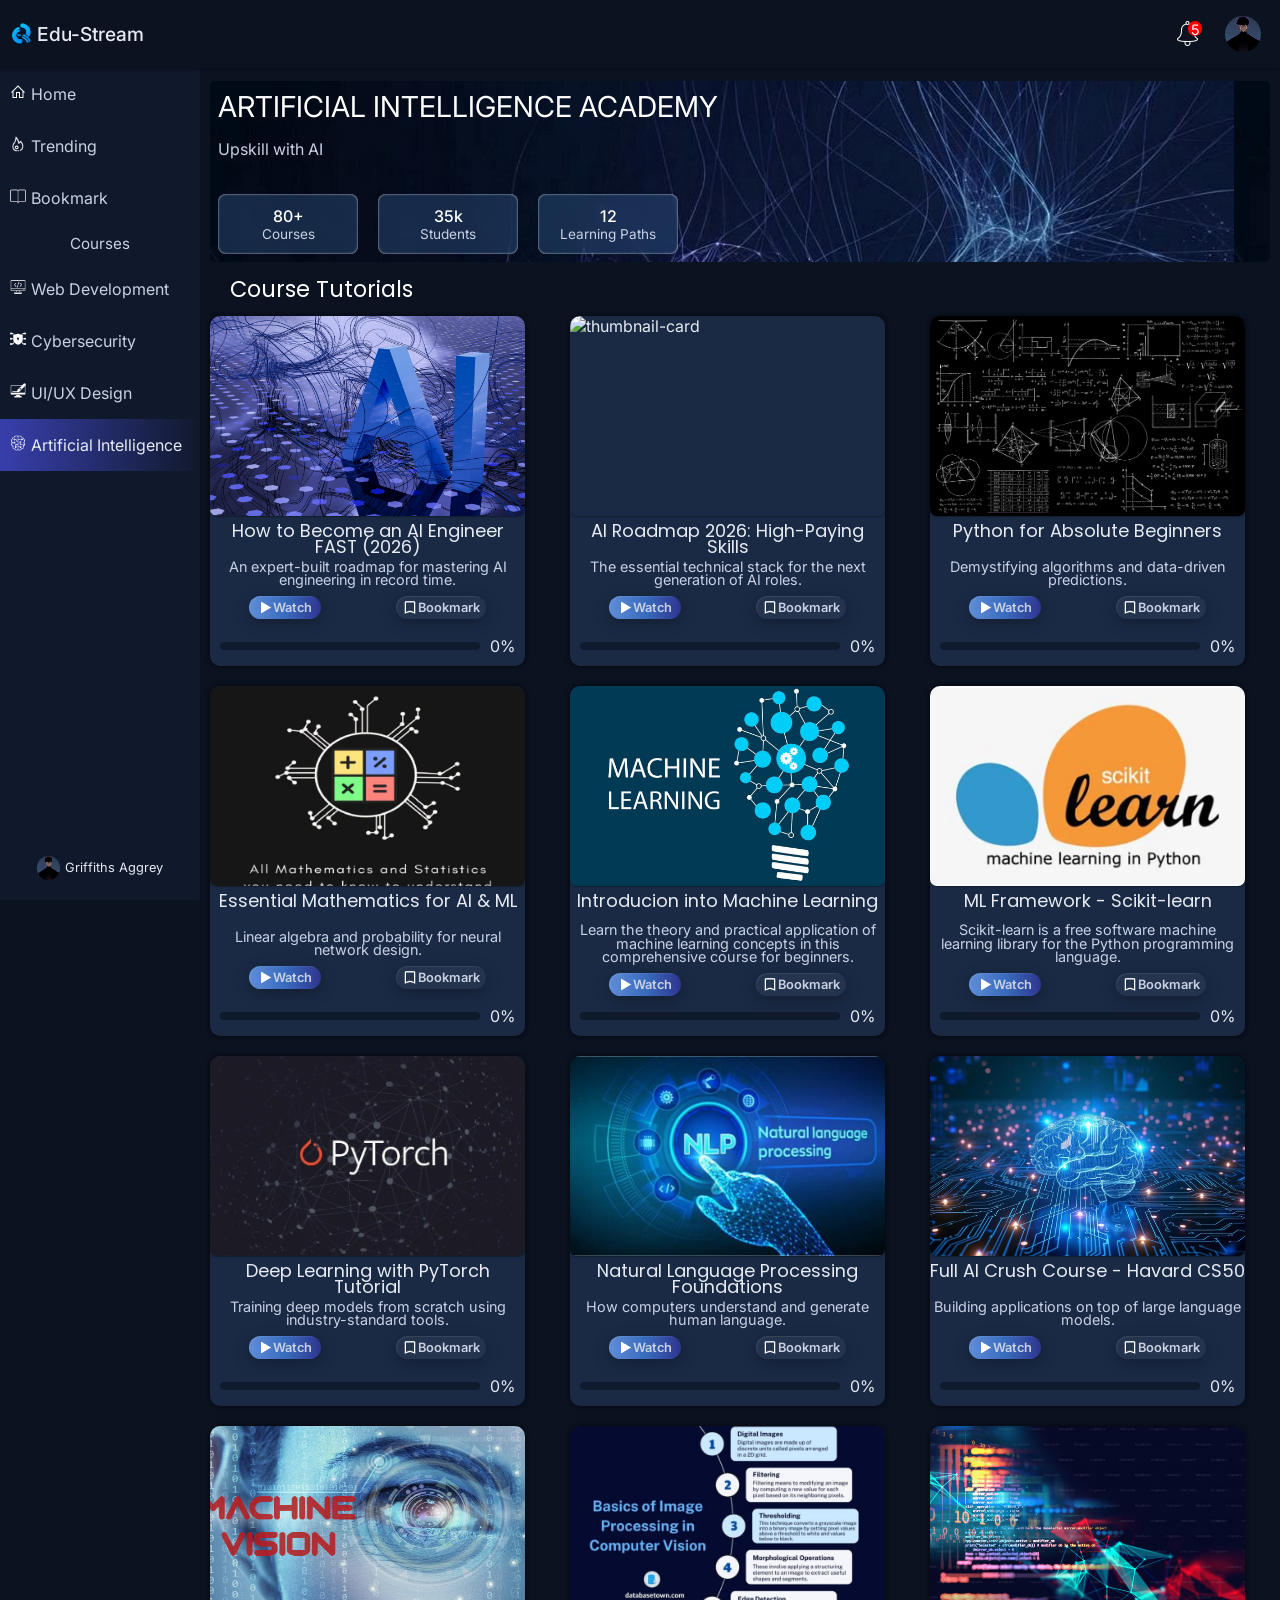
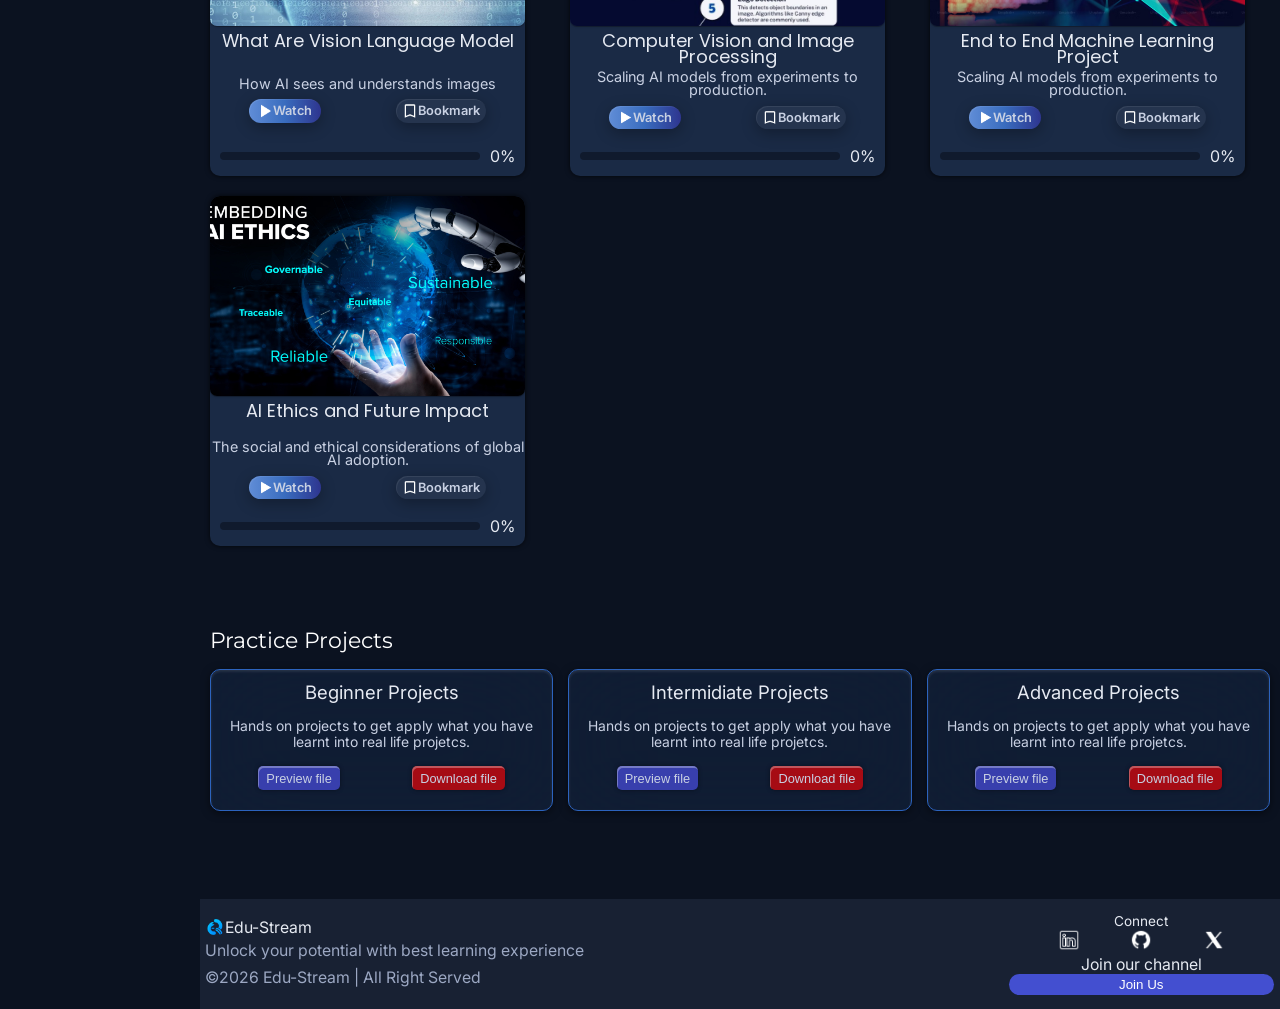
==== AI-page.html @ afcfc66b "have created a project part on each section," ====
<!DOCTYPE html>
<html lang="en">
<head>
  <meta charset="UTF-8" />
    <meta name="viewport" content="width=device-width, initial-scale=1.0" />
    
    <link rel="icon" href="image/edu-stream-logo.png" />
    <link rel="stylesheet" href="style/Edu-Stream.css" />

    <link href="https://vjs.zencdn.net/8.10.0/video-js.css" rel="stylesheet" />
    <script src="https://vjs.zencdn.net/8.10.0/video.min.js"></script>
    <script src="library/videojs-youtube.js"></script>
    <title>Artificial Intelligence | Edu-Stream</title>
</head>
<body>
<!--header bar-->  
  <header>
      <div class="website-name">
        <img
          class="header-icon"
          src="image/edu-stream-logo.png"
          alt="website-logo"
        />
        <p>Edu-Stream</p>
      </div>

      <div class="right-corner">
        <div class="profile">
          <div class="bell">
            <img
              class="header-icon"
              src="SVG/notification-bell-icon.png"
              alt="notification-bell-icon"
            />
            <div class="notify">5</div>
          </div>

          <img
            class="profile-icon"
            src="image/profile-image.jpg"
            alt="profile image"
          />
        </div>

        <div class="burger">
          <div class="line1"></div>
          <div class="line2 shortWidth"></div>
          <div class="line3"></div>
        </div>
      </div>
    </header>

    <!--Side bar-->
    <div class="sidebar">
      <a href="index.html">
        <div class="sidebar-nav">
          <div class="sidebar-Icon">
            <img src="SVG/home-icon.png" alt="home-icon" />
          </div>
          <div class="sidebar-name">Home</div>
        </div>
      </a>

      <a href="Trending-page.html">
        <div class="sidebar-nav">
          <div class="sidebar-Icon">
            <img src="SVG/trending-icon.png" alt="trending-icon" />
          </div>
          <div class="sidebar-name">Trending</div>
        </div>
      </a>

      <a href="Bookmark-page.html">
        <div class="sidebar-nav">
          <div class="sidebar-Icon">
            <img src="SVG/bookmark-icon.png" alt="bookmark-icon" />
          </div>
          <div class="sidebar-name">Bookmark</div>
        </div>
      </a>

      <div class="sidebar-title">Courses</div>

      <a href="Webdev-page.html">
        <div class="sidebar-nav">
          <div class="sidebar-Icon">
            <img
              src="SVG/web-development-icon.png"
              alt="web-development-icon"
            />
          </div>
          <div class="sidebar-name">Web Development</div>
        </div>
      </a>

      <a href="Cybersecurity-page.html">
        <div class="sidebar-nav">
          <div class="sidebar-Icon">
            <img src="SVG/cyber-security-icon.png" alt="cyber-security-icon" />
          </div>
          <div class="sidebar-name">Cybersecurity</div>
        </div>
      </a>

      <a href="Ui-ux-page.html">
        <div class="sidebar-nav">
          <div class="sidebar-Icon">
            <img src="SVG/ui-ux-design-icon.png" alt="ui-ux-design-icon" />
          </div>
          <div class="sidebar-name">UI/UX Design</div>
        </div>
      </a>

      <a href="AI-page.html">
        <div class="sidebar-nav active">
          <div class="sidebar-Icon">
            <img src="SVG/AI-icon.png" alt="AI-icon" />
          </div>
          <div class="sidebar-name">Artificial Intelligence</div>
        </div>
      </a>

      <div class="sidebar-profile">
        <img src="image/profile-image.jpg" alt="profile-image" />
        Griffiths Aggrey
      </div>
    </div>

    <main>

      <div class="section-hero">
        <div class="section-hero-title">ARTIFICIAL INTELLIGENCE ACADEMY</div>
        <div class="section-hero-subtitle">Upskill with AI</div>

        <div class="section-hero-grid">
          <div class="section-hero-grid-card">
            <p class="g1">80+</p>
            <p class="g2">Courses</p>
          </div>
          <div class="section-hero-grid-card">
            <p class="g1">35k</p>
            <p class="g2">Students</p>
          </div>
          <div class="section-hero-grid-card">
            <p class="g1">12</p>
            <p class="g2">Learning Paths</p>
          </div>
          
        </div>
      </div>

      <div class="cardSection">
        <div class="sectionTitle">Course Tutorials</div>
        <div class="secWrapper ai-course-sec">
          
        </div>
      </div>

      <div id="videoModal" class="modal-overlay">
        <div class="modal-content">
            <div class="close-modal" onclick="closeModal()">
                <img src="SVG/close-icon.png" alt="close-icon" /> </div>

            <div class="video-container">
                <video 
                    id="edu-stream-player" 
                    class="video-js vjs-big-play-centered vjs-theme-city" 
                    controls 
                    preload="auto"
                >
                    <p class="vjs-no-js">
                        To view this video please enable JavaScript, and consider upgrading to a web browser that supports HTML5 video.
                    </p>
                </video>
            </div>
        </div>
    </div>


    <div class="secProjects">
       <div class="secProjectsTitle">Practice Projects</div>
      <div class="secProjectswrapper">

         <div class="projectsCard">
          <div class="projectsTitle">Beginner Projects</div>
          <div class="projectsDescription">Hands on projects to get apply what you have learnt into real life projetcs.</div>
          <div class="projectButtons">
            <a href=""><button class="preview">Preview file</button></a>
            <a  href=""><button class="download">Download file</button></a>
          </div>
       </div>
         <div class="projectsCard">
          <div class="projectsTitle">Intermidiate Projects</div>
          <div class="projectsDescription">Hands on projects to get apply what you have learnt into real life projetcs.</div>
          <div class="projectButtons">
            <a href=""><button class="preview">Preview file</button></a>
            <a  href=""><button class="download">Download file</button></a>
          </div>
       </div>
         <div class="projectsCard">
          <div class="projectsTitle">Advanced Projects</div>
          <div class="projectsDescription">Hands on projects to get apply what you have learnt into real life projetcs.</div>
          <div class="projectButtons">
            <a href=""><button class="preview">Preview file</button></a>
            <a  href=""><button class="download">Download file</button></a>
          </div>
       </div>

      </div>
    </div>

    </main>

     <footer>

      <div class="left">
        <div class="footer-logo">
          <img src="image/edu-stream-logo.png" alt="edu-stream-logo">
          <div class="edu">Edu-Stream</div>
        </div>
        <div class="logo-text1">Unlock your potential with best learning experience</div>
        <div class="logo-text2">&copy;2026 Edu-Stream | All Right Served</div>
      </div>

      <div class="right">
        <div class="rightTitle">Connect</div>
        <div class="footerIcons">
          <a href=""><img src="SVG/linkedin-icon.png" alt="linkedin-icon"></a>
          <a href=""><img src="SVG/github-icon.png" alt="github-icon"></a>
          <a href=""><img src="SVG/x-icon.png" alt="x-icon"></a>
        </div>
        <div class="joinUs">
          <div class="joinTitle">Join our channel</div>
          <div class="joininputs">
            <a href="https://whatsapp.com/channel/0029Vb7LsOj8kyyFgAiAuR1O"><button>Join Us</button></a>
          </div>
        </div>
      </div>
    </footer>
  <script type="module" src="script/Edu-Stream.js"></script>
  <script src="script/render.js"></script>
</body>
</html>
---- style/Edu-Stream.css ----
@import url('https://fonts.googleapis.com/css2?family=Inter:ital,opsz,wght@0,14..32,100..900;1,14..32,100..900&family=JetBrains+Mono:ital,wght@0,100..800;1,100..800&family=Montserrat:ital,wght@0,100..900;1,100..900&family=Poppins:ital,wght@0,100;0,200;0,300;0,400;0,500;0,600;0,700;0,800;0,900;1,100;1,200;1,300;1,400;1,500;1,600;1,700;1,800;1,900&display=swap');


*{
  margin: 0;
  padding: 0;
  box-sizing: border-box;
}

:root{
  --main-bg:#0b1220;
  --sidebar-bg:#10192b;
  --elevatedPanel-bg:#1a2a45;
  --primary-main:#5b6cff;
  --primary-hover:#434fd0;
  --dark-accent:#383fad;
  --deep-accent:#2e358f;
  --progress-bar-bg:#3c82f6;
  --progress-bar:#3474db;
  --active-highlight:#2c63bd;
  --main-text-headings:#fff;
  --primary-body-text:#e6eaf2;
  --secondary-body-text:#c9d1e3;
  --muted-text:#9ca8c3;
  --inner-card-shadow:#1f2a48;
  --her0-gradient:#222e52;
  --shadow-cl:#00000044;
  --footer-cl:rgba(30,41,59,0.7)/* #284d881f */;
  --transition: .2s ease-in-out;
  --titles-font-size:clamp(1.2rem, 2vw + 1rem, 4.5rem);
  --section-title-font-size:clamp(0.99rem , 0.89vw + 0.89rem, 1.4rem);
  --description-font-size:clamp();
  --popins-font:"Poppins", sans-serif;
  --inter-font:"Inter", sans-serif;
  --jetbrains-font:"JetBrains Mono", monospace;
  --montserrat-font:"Montserrat", sans-serif;
}

body{
      background-color: var(--main-bg);
      color: var(--primary-body-text);
      display: flex;
     flex-direction: column;
     min-height: 100vh;
     font-family: var(--inter-font) , sans-serif;
}

.html{
  background-color: var(--main-bg);
}

/*header section*/

.header-icon{
  width: 25px;
}

.profile{
   display: flex;
  align-items: center;
  gap: 25px;
  margin-right: 10px;
}
.bell{ 
  position: relative; 
  display: flex;
  align-items: center;
  cursor: pointer;
}
.notify{
  position: absolute;
  top: 0;
  right: -2px;
  font-size: 0.9rem;
  width: 14.5px;
  height: 14.5px;
  color:#fff;
  padding:0 3px;
  border-radius: 50%;
  background-color: #f00;
  transition: var(--transition);
}

.notify:hover{
  color: red;
  background-color: var(--main-text-headings);
}

.profile-icon{
  width: 36px;
  border-radius: 50%;
  cursor: pointer;
}

.burger div{
  width: 21.5px;
  height: 2.5px;
  background-color: var(--primary-hover);
  margin: 4.5px;
}

.burger .shortWidth{
  width: 17.5px;
  justify-self: right;
}

header{
  height: 7.5vh;
 padding:0 9px; 
box-shadow: 0 1.5px 2px var(--shadow-cl);
 display: flex;
 justify-content: space-between;
 align-items: center;
 position: sticky;
 top: 0;
 right: 0;
 left: 0;
  background-color: var(--main-bg);
  z-index: 1000;
}

.right-corner{
  width: fit-content;
  display: flex;
  align-items: center;
}

.website-name{
  display: flex;
  gap:2.8px;
  align-items: center;
}

.website-name p{
  font-size: 1.2rem;
  font-weight: 500;
}
.burger{
  cursor: pointer;
  display: none;
}

.burger div{
  transition: transform .15s ease;
}

.animateBurger .line1{
  transform: rotate(45deg) translate(7px,7px);
}
.animateBurger .line2{
  opacity: 0;
}
.animateBurger .line3{
  transform: rotate(-45deg) translate(2.5px,-4px);
}

/*side bar*/

.sidebar{
  position: fixed;
  top: 7.55vh;
  height: 92.4vh;
  width: 200px;
  background-color: var(--sidebar-bg);
  border-bottom-right-radius: 3.5px;
  border-top-right-radius: 3.5px;
  display: flex;
  flex-direction: column;
  overflow: hidden;
  transition:all .2s ease-in-out;
  z-index: 999;
}

.sidebar-title{
  text-align: center;
  margin: 10px 0;
  font-size: 0.95rem;
  color: var(--secondary-body-text);
}

.sidebar-nav:hover{
   background:linear-gradient(to right,var(--sidebar-bg),var(--dark-accent));;
  width: 100%;
  padding-left: 35px;
}

.sidebar-nav{
  display: flex;
  align-items: center;
  column-gap: 5px;
  padding: 1rem 1px;
  padding-left: 10px;
  color: var(--secondary-body-text);
  transition: var(--transition); 
}

.active{
  background:linear-gradient(to left,var(--sidebar-bg),var(--dark-accent));;
  color: var(--primary-body-text);
}

.sidebar-Icon img{
  width: 15.5px;
}
.sidebar a{
  text-decoration: none;
}

.sidebar-profile{
  display: flex;
  align-items: center;
  justify-content: center;
  gap: 5px;
  position: absolute;
  bottom: 20px;
  width: 100%;
  font-size: 0.8rem;
  color: var(--primary-body-text);
}

.sidebar-profile img{
  width: 23.5px;
  border-radius: 50%;
}


/*main section*/
main{
  margin:1.5vh 10px 8px 210px ;
  flex: 1;
}

/*responsive sidebar*/

@media (max-width:650px){

  .profile-icon{
    display: none;
  }

  .burger{
    display: block;
  }

  .sidebar{
    transform: translate(-100%);
  }

  .sidebar-nav{
    opacity: 0;
    transform: translateX(-30px);
    transition: transform .4s ease , opacity .4s ease;
  }

  .sidebar-nav-trans {
    transition:all .2s ease ;
  }

 .revertSidebar .sidebar-nav{
  opacity: 1;
  transform: translateX(0);
 }

  .revertSidebar{
    transform: translate(0%);
    opacity: 1;
  }

  main{
    margin:1.5vh 5px 10px 5px;
  }
}


/*hero secion*/

.heroRightSide{
  flex: 1;
}

.heroRightSide img{
  width: 400px;
}


.leftSide-items{
  height: 189px;
  display: flex;
  flex-direction: column;
  justify-content: center;
}

.hero-title{
  text-transform: capitalize;
  font-size: var(--titles-font-size)/* clamp(1rem, 2vw + 0.4rem, 3rem) */;
  margin-bottom: 6px;
  color: var(--main-text-headings);
  font-family: var(--popins-font);
  font-weight: 500;
}

.hero-subtitle{
  font-size: clamp(0.5rem, 1vw + 0.6rem,1.3rem);
  margin: 4px 0 10px 0;
  font-family: var(--montserrat-font);
  color: var(--secondary-body-text);
}

.hero-buttons{
  margin-top: calc(0.6rem + 0.5vw);
  margin-left: 25px;
  
}

.hero-buttons img{
  width: 25px;
}

.hero-btn1{
  font-size: clamp(0.5rem, 1vw + 0.8rem , 2rem);
  font-weight: 500;
  padding: 0.2rem 0.4rem;
  cursor: pointer;
  transition: all .2s ease;
  color: var(--primary-body-text);
   width: clamp(2rem , 1vw + 7.5rem , 8rem);
   display: flex;
   align-items: center;
   gap: 4px;
   justify-content: center;
   border-radius: 50px;
  background: rgba(255, 255, 255, 0.046);
  box-shadow: 0 4px 15px rgba(0, 0, 0, 0.386), inset 1px 1px rgba(255, 255, 255, 0.112) ;
  background: linear-gradient(to right,#608dd7,#396cbe,#2e358f);
}


.hero-btn1:hover{
  background: linear-gradient(to right,#5782c6,#3564b0,#2a2f81);
  transform: scale(1.2);
}/* */

.heroSection{
  position: relative;
  height: 350px;
  padding-left: 5px;
  display: flex;
  align-items: center;
  justify-content: space-between;
  border: 1px solid #ffffff3b;
  border-radius: 5px;
  overflow: hidden;
  box-shadow: 0 0 2.3px var(--primary-main);
  animation: fadein 1s ;
   background: linear-gradient(180deg, var(--elevatedPanel-bg) 0%, #0f1629 90%);
}

@keyframes fadein{
  0%{
    opacity:0;
    transform: scale(0.8);
  }45%{
     opacity: 0.5;
  }
  100%{
    opacity: 1;
    transform:scale(1) ;
  }
}


@media (max-width:700px){
  .heroRightSide img{
    width: 250px;
  }
}

/*cards section*/

.sectionTitle{
  font-size: var(--section-title-font-size);
  font-family: var(--popins-font);
  color: var(--main-text-headings);
  margin-left: 20px;
  margin-bottom: 10px;
}

.cardSection{
 margin: 10px 0; 
}

.card{
  box-shadow: 0 0 5px #000000c1;
  background-color: var(--elevatedPanel-bg);
  overflow: hidden;
  flex: 0 0 300px ;
  border-radius: 10px;
  margin-right: 25px;
  scroll-snap-align: center;
  display: grid;
  grid-template-rows: 240px 70px 40px ;
  height: 350px;
  cursor: pointer;
  transition: all .1s ease;
 animation:pop-in-out , scaleUp 0.2s ease forwards;

}

@keyframes scaleUp{
  0%{
    transform: scale(0.8);
  }
  100%{
    transform: scale(1);
  }
} 


@keyframes pop-in-out{
  0%{
    /* transform: scale(0.8); */
    opacity: 0;
  }
  100%{
    /* transform: scale(1); */
    opacity: 1;
  }
}

.cardUpper{
  display: flex;
  flex-direction: column;
  width: 100%;
  gap: 4px;
}

.thumbnailContainer{
  overflow: hidden;
  border-radius:7px;
  height: 200px;
  box-shadow: 0 1px 1.2px #00000058;
  margin-bottom: 3px;
}

.thumbnailContainer img{
  width: 100%;
  height: 100%;
  object-fit: cover;
  transition: all 1s;
}

.card:hover .thumbnailContainer img{
  transform: scale(1.2);
}

.cardTitle{
  font-size: calc(0.58vw + 0.65rem);
  font-family: var(--popins-font);
  text-align: center;
  color: var(--primary-body-text);
  line-height: 15.8px;
}

@media(max-width:650px){
  .cardTitle{
    font-size: 1.1rem;
  }

  .cardDescription{
    font-size:0.79rem ;
    text-align: left;
  }
  .card{
    margin-right: 10px;
  margin-left: 10px;
  flex: 0 0 82%;
  }

  .cardsWrapper{
     scroll-snap-type: x mandatory;
  }
}

.cardMiddle{
  margin: 2px 1.5px;
  display: flex;
  flex-direction: column;
  gap:4px;
  margin-bottom: 5px;
  justify-content: center;
}

.cardDescription{
  color: var(--secondary-body-text);
  text-align: center;
  line-height: 13.5px;
  margin-bottom: 5px;
  font-size: clamp(0.6rem , 0.5vw + 0.5rem , 1rem);
  
}

.cardButtons{
  display: flex;
  color: var(--secondary-body-text);
  justify-content: space-around;
}

.cardBtn1 img , .cardBtn2 img{
  width: 15.5px;
}

.cardBtn1 , .cardBtn2{
  display: flex;
  font-size: 0.8rem;
  font-weight: 600;
  border-radius: 10px;
  padding: 4px 9px;
  align-items: center;
  border-radius: 50px;
  background: rgba(255, 255, 255, 0.046);
  box-shadow: 0 4px 15px rgba(0, 0, 0, 0.3), inset 1px 1px rgba(255, 255, 255, 0.073) ;
  cursor: pointer;
  transition: all .2s ease;
}

@media(max-width:650px){
  .cardBtn1,.cardBtn2{
    padding: 6px 11px;
  }
}

.cardBtn1{
  background: linear-gradient(to right,#608dd7,#396cbe,#2e358f);
}

.cardBtn1:hover{
  transform: scale(1.15);
  box-shadow: 0;
}

.cardBtn2{
  width: 90px;
  display: flex;
  justify-content: center;
}

.cardBtn2:hover{
  background-color: rgba(255, 255, 255, 0.208);
}


.cardBottom{
  display: flex;
  justify-content: space-between;
  align-items: center;
  width: 100%;
  padding: 2px 10px;
  gap: 10px;
}

.progressBar{
  width: 100%;
  height: 8px;
  background-color: #0b1220a3;
  border-radius: 10px;
  overflow: hidden;
}

.progress{
  width: 50%;
  border-radius: 10px;
  height: inherit;
  background: linear-gradient(to right,#608dd7,#396cbe,#2e358f);
}

.cardsWrapper{
  margin: 5px 0;
  display: flex;
  overflow: auto;
  scrollbar-width: none;
  margin-top: 5px;
  height: 375px;
}

.cardsWrapper::-webkit-scrollbar{
  display: none;
}

/********
    FOOTER SECTION
*********/
footer{
  margin-left:200.3px ;
  background-color:/* #0f111a */ var(--footer-cl);
  display: grid;
  grid-template-columns: 3fr 1fr;
  padding: 14px 5px;
  font-size: clamp(0.5rem , 0.55vw + 0.55rem , 1.2rem);
}

.left{
  display: grid;
  grid-template-columns: auto repeat(auto-fit, minmax(200px, 1fr));
}
.footer-logo{
  display: flex;
  align-items: center;
}
.footer-logo img{
  width: 20px;
}

.logo-text1,.logo-text2{
  color: var(--muted-text);
  font-size: var(--description-font-size);
}

.rightTitle{
  text-align: center;
  font-size: 0.85rem;
}

.footerIcons{
  display: flex;
  justify-content: space-evenly;
}

.footerIcons img{
 width: clamp(1.4rem , 0.8vw + 0.75rem , 3.5rem);
}

.joinUs{
  padding: 0 1px;
  text-align: center;
}
.joininputs button{
  width: 100%;
  padding: 3px 1px ;
  border-radius: 20px;
  background-color:var(--primary-hover);
  color: #fff;
  border: none;
  cursor: pointer;
}

@media (max-width:650px){
  footer{
    margin-left: 0;
  }
  
}

/***********
  TRENDING PAGE
********/

.trendingHero-title{
  text-transform: uppercase;
  margin-left: 10px;
  font-family: var(--popins-font);
  font-size: clamp(1.1rem , 1.2rem + 0.8vw, 1.7rem);
  margin-bottom: 10px;
}

.trending-hero1,.trending-hero2,.trending-hero3{
  background-image: url("../assets/thumbnails/color-bg3.jpeg");
  background-repeat: no-repeat;
  background-size: cover;
  background-position: right;
  border-radius: 15px;
  position: relative;
  padding: 5px;
  text-align: center;
  
}

.trending-hero3{
   background-position: top;
}

.trending-hero1{
   background-position: bottom;
}

.watched-top{
  display: flex;
  justify-content: center;
  align-items: center;
  color: var(--main-text-headings);
  font-family: var(--popins-font);
 font-size: calc(0.8rem + 0.8vw);
}

.watched-top span{
  width: 30px;
}

.watched-middle{
  font-family: Inter;
  font-size: clamp(1rem , 0.43rem + 1vw, 1.35rem);
}

.watched-bottom{
  font-family: Jetbrains Mono;
}

.watched-bottom span{
  color: #edededbd;
  font-size: calc(0.1 + 0.25vw);

}

.most-trending-title{
  margin-left: 10px;
  font-size: calc(0.8rem + 0.5vw);
  text-transform: uppercase;
  margin-top: 10px;
}
.most-trending-title span{
  color: #a6a6a6;
}

.trending-hero-wrapper{
  display: grid;
  grid-template-columns: repeat(auto-fit , minmax(270px , 1fr));
  gap: 20px;
  margin-bottom: 25px;
}

.most-trending{
  margin: 10px 0;
}

.most-trending-wrap{
  /* display: flex;
  flex-wrap: wrap;
  gap: 10px; */
display: grid;
grid-template-columns: 6fr 4fr;
gap: 10px;
}

@media(max-width:988px) and (min-width:870px){
  .most-trending-wrap{
   grid-template-columns: 4fr 2fr; 
  }
    
}

.week-activity{
  width: 400px;
  background-color: var(--elevatedPanel-bg);
  border-radius: 10px;
  padding: 10px;
}

.most-trending-course{
  background-color: var(--elevatedPanel-bg);
  border-radius: 10px;
  /* box-shadow: inset 0 0 2px  ; */
  overflow: hidden;
  background: url('../assets/thumbnails/color-bg3.jpeg');
}

.most-trending-top{
  height: 150px;
  display: flex;
  gap: 30px;
  padding: 1rem;
  border-bottom-left-radius:10px;
  border-bottom-right-radius:10px;
  background: url('../assets/thumbnails/et.jpg');
  
}

.number1{
  font-size: 3rem;
  font-weight: 600;
  background: linear-gradient(to bottom, #f1d49c 20%, #fdf0f5 80%);
  filter :drop-shadow(0 0 5px rgba(255,165,0,0.3));
  background-clip:text;
  -webkit-background-clip: text;
  -webkit-text-fill-color: transparent;
}
.number{
  display: flex;
  flex-direction: column;
  gap: 10px;
}

.most-trending-number-title{
  font-size: clamp(1rem , 1vw + 1.7rem, 2.3rem);
  margin-top: 10px;
  font-weight: 600;
}
.most-trending-learners{
  font-size:clamp(1rem , 0.7vw + 0.6rem , 1rem);
}

.most-trending-learners span{
  color: var(--secondary-body-text);
}

.most-trending-rating{
  font-size:clamp(1rem , 0.7vw + 0.6rem , 1rem);
  color: var(--secondary-body-text);
}

.most-trending-bottom{
  padding: 1rem;
  display: flex;
  justify-content: space-between;
  align-items: center;
}

.most-trending-bottom ::marker{
  color: var(--primary-main);
  content: "✓";
  font-size: 1.2rem;
}

.most-trending-bottom-title{
  font-weight: 500;
  color: var(--main-text-headings);
  font-size: clamp(1rem , 0.6vw + 1rem , 1.2rem);
}

.most-trending-bottom ul{
  color: var(--primary-body-text);
}

.most-trending-bottom-right{
  margin-right: 1rem;
}
.most-trending-bottom-right button{
  padding:0.5rem 0.4rem;
  border: none;
  border-radius: 5px;
  background-color: var(--primary-hover);
  color: var(--main-text-headings);
}

/*========
    web dev page
==========*/
.section-hero{
 /*  background-color: var(--elevatedPanel-bg); */
 background: url('../assets/thumbnails/color-bg3.jpeg');
  display: flex;
  flex-direction: column;
  gap: 15px;
  padding: 0.5rem;
  border-radius: 5px;
}

.section-hero-title{
  font-size:clamp(1.5rem , 1vw + 1rem , 2.3rem);
  color: var(--main-text-headings);
}

.section-hero-subtitle{
  color: var(--secondary-body-text);
}
.section-hero-grid{
  display: flex;
  gap: 20px;
  margin-top: 20px;
}

.section-hero-grid-card{
  width: 140px;
  text-align: center;
  background-color: rgba(72, 126, 193, 0.279);
  backdrop-filter: blur(10px);
  border-radius: 8px;
  height: 60px;
  display: grid;
  place-content: center;
  box-shadow: inset 0 0 2px  ;
}
.g1{
  color: var(--main-text-headings);
  font-weight: 500;
}

.g2{
  color: var(--secondary-body-text);
  font-size: 0.85rem;
}

.popular-path{
  margin: 20px 0;
}

.popular-path-title{
  color: var(--main-text-headings);
  font-size: 1.3rem;
  margin-bottom: 8px;
}

.popular-path-grid{
display: grid;
gap: 12px;
grid-template-columns: repeat(auto-fill, minmax(280px, 1fr));
}

@media (max-width:650px){
  .popular-path-grid{
    margin:0 7px;
    gap: 25px;
  }
}

.learning-path-card{
height: 175px;
background-color: var(--elevatedPanel-bg);
border-radius: 8px;
box-shadow:0 0 4px #00000069 ;
overflow: hidden;
}

.pt{
  display: flex;
align-items: center;

}

.pt1{
  background: url('../assets/thumbnails/ftend.webp');
}

.pt2{
background: url('../assets/thumbnails/bktend.png');
}

.path-bottom{
  width: 100%;
  display: flex;
  flex-direction: column;
  gap: 5px;
  align-items: center;
}
.path-bottom-title{
  color: var(--main-text-headings);
  font-weight: 900;
  font-size: 1.5rem;
  text-align: center;
}
.path-bottom-path{
  color:var(--secondary-body-text);
  font-size: 0.99rem;
  font-weight: 900;
  backdrop-filter: blur(60px);
  background-color: rgba(15, 14, 14, 0.37);
}
.path-bottom-button{
  width: 100%;
  margin-top: 5px;
  display:grid;
  place-content: center;
}

.path-bottom-button div{
  background-color: rgba(51, 134, 155, 0.566);
  box-shadow:0 0 3px #000000b3,inset 0 -4px 4px rgba(255, 255, 255, 0.411);
  padding: 0.4rem 0.7rem;
  border-radius: 8px;
  font-weight: 900;
  cursor: pointer;
  transition: all .2s ;
}

.path-bottom-button div:hover{
  transform: scale(1.15);
  filter: brightness(1.3);
}

.path-progress{
  padding: 0.25rem;
  box-shadow: inset 0 -3px 5px rgba(255, 255, 255, 0.094);
}

.progress-path-title{
  font-size: 0.89;
  font-weight: 500;
  margin-bottom: 14px;
  margin-top: 5px;
}

.progressW{
  display: flex;
  align-items: center;
  gap: 4px;
  color: var(--secondary-body-text);
 
}

.progressW p{
width: 65px;
font-size: 0.78rem;
 margin: 0.45rem 0;
}
.progressW-cont{
  flex: 1;
  background-color: #193557;
  box-shadow: inset 0 0 2px #3d5d86 ;
height: 7px;
border-radius: 10px;
}

.htmlprogress, .cssprogress, .jsprogress,.reactprogress{
  width: 90%;
  height: inherit;
  background: linear-gradient(to left, orange , #f0debd);
  border-radius: inherit;
  cursor: pointer;
}
.cssprogress{
  width: 50%;
  background: linear-gradient(to left, #00d9ff , #b3dde4);
}
.jsprogress{
  width: 60%;
  background: linear-gradient(to left, #ffff00 , #e6e6af);
}
.reactprogress{
  width: 40%;
  background: linear-gradient(to left, #ec4bef , #f4c6f4);
}

.cssprogress:hover, .jsprogress:hover, .reactprogress:hover, .htmlprogress:hover{
  filter: brightness(1.35);
}
/*AI section*/

.secProgress{
  background-color: var(--elevatedPanel-bg);
  border-radius: 10px;
}

.secProgress p{
  width:60px;
  margin: 1.2rem 0;
}

.secWrapper{
  display: grid;
  grid-template-columns: repeat(auto-fit, minmax(270px, 1fr));
  gap: 20px;
}

/*Cyber page*/

.cyberPath1{
  background: url('../assets/thumbnails/hack.jpg');
}
.cyberPath2{
  background:url('../assets/thumbnails/security.webp') ;
}

/*-------------
  modal section and video-js section
--------------*/


.modal-overlay {
    display: none; 
    position: fixed;
    top: 0;
    left: 0;
    width: 100%;
    height: 100%;
    background: rgba(0, 0, 0, 0.85); 
    backdrop-filter: blur(5px);
    z-index: 2000;
    justify-content: center;
    align-items: center;
}


.modal-content {
    position: relative;
    width: 90%;
    max-width: 900px;
    background: #000;
    border-radius: 12px;
    overflow: hidden;
    box-shadow: 0 0 50px rgba(0, 0, 0, 0.5);
}


.close-modal {
    position: absolute;
    top: 15px;
    right: 15px;
    z-index: 2100;
    cursor: pointer;
    background: rgba(15, 15, 15, 0.616);
    padding: 8px;
    border-radius: 50%;
    transition: 0.3s;
}

.close-modal:hover {
    background: rgba(23, 21, 21, 0.443);
    transform: scale(1.2);
}

.close-modal img {
    width: 20px;
    height: 20px;
    display: block;
}


.video-js {
    width: 100%;
    height: auto !important;
    aspect-ratio: 16 / 9;
}


.vjs-theme-city {
    --vjs-theme-city--primary: var(--primary-hover); 
}


.vjs-big-play-centered .vjs-big-play-button {
    background-color: var(--primary-main);
    border-radius: 50%;
    width: 80px;
    height: 80px;
    line-height: 80px;
    margin-top: -40px;
    margin-left: -40px;
}

.modal-overlay[style*="display: flex"] {
    animation: fadeIn 0.3s ease-out;
}

  @keyframes fadeIn {
    from {
      opacity: 0; 
      transform: scale(1.1); 
    }
    to { 
      opacity: 1; 
      transform: scale(1); 
    }
}

/*
UIUX page
*/

.ui-{
background: url('../assets/thumbnails/');
}

.ux-{
background: url('../assets/thumbnails/');
}

/*
BOOKMARK PAGE
*/

.bookmarkHeader {
  display: flex;
  justify-content: space-between;
  align-items: flex-start;
  border-radius: 12px;
  background: linear-gradient(180deg, #141f38 0%, #0f1629 100%);
  padding: 16px;
  border: 1px solid #2e3f65;
  box-shadow: 0 8px 20px rgba(0, 0, 0, 0.25);
  gap: 16px;
}

.bookmarkHeader > div {
  flex: 1;
}

.pageSubtitle {
  font-size: 0.87rem;
  color: var(--primary-main);
  text-transform: uppercase;
  letter-spacing: 0.12em;
  margin-bottom: 8px;
  font-weight: 600;
}

.pageTitle {
  font-size: clamp(1.45rem, 3vw + 0.2rem, 2.1rem);
  color: var(--main-text-headings);
  margin-bottom: 8px;
  font-family: var(--popins-font);
}

.pageDescription {
  color: var(--secondary-body-text);
  max-width: 560px;
  line-height: 1.45;
}

.bookmarkStats {
  display: flex;
  gap: 0.65rem;
  justify-content: flex-end;
  margin-top: 8px;
  flex-wrap: wrap;
}

.statBox {
  background: #1a2a45;
  border: 1px solid #2f4375;
  border-radius: 10px;
  padding: 10px 12px;
  width: 130px;
  min-height: 65px;
  display: flex;
  flex-direction: column;
  justify-content: center;
  gap: 4px;
}

.statLabel {
  color: #9fa9c7;
  font-size: 0.72rem;
  letter-spacing: 0.01rem;
  font-weight: 500;
}

.statValue {
  color: #fff;
  font-weight: 700;
  font-size: 1.2rem;
}

.bookmarkCourses {
  padding: 14px;
  margin-top: 4px;
}

.bookmarkCourses .sectionTitle {
  margin-left: 0;
  margin-bottom: 12px;
  font-size: 1rem;
  letter-spacing: 0.01em;
}

.emptyState {
  display: flex;
  align-items: center;
  background: #0b152d;
  border: 1px dashed #3a4f8e;
  border-radius: 12px;
  padding: 14px;
  gap: 10px;
  color: #d4dcf2;
  margin-bottom: 12px;
}

.emptyState img {
  width: 32px;
}

.emptyState h3 {
  margin: 0;
  font-size: 1rem;
  color: #fff;
}

.emptyState p {
  margin: 4px 0 0;
  color: #9fa7c3;
  font-size: 0.9rem;
}

.hidden {
  display: none !important;
}





.bookmarkCardsWrapper {
  display: grid;
  grid-template-columns: repeat(auto-fit, minmax(320px, 1fr));
  gap: 12px;
}

@media (max-width:650px) and (min-width:520px){

  .bookmarkThumbnailContainer img{
    width: 350px;
  }

  .bookmarkCardsWrapper{
    margin: 0 50px;
  }
}

.bookmarkCourses .card {
  background:var(--elevatedPanel-bg) ;
  border-radius: 12px;
  border: 1px solid #2e3f6b;
  box-shadow: 0 8px 16px rgba(0, 0, 0, 0.28);
  padding: 10px;
  display: flex;
  flex-direction: column;
  justify-content: space-between;
  min-height: 210px;
}


.bookmarkCardUpper {
  display: flex;
  flex-direction: column;
  gap: 10px;
  align-items: center;
  margin-bottom: 10px;
}

.bookmarkThumbnailContainer {
  width: 230px;
  height: 160px;
  border-radius: 8px;
  overflow: hidden;
  flex-shrink: 0;
}

.bookmarkThumbnailContainer img {
  width: 100%;
  height: 100%;
  object-fit: cover;
}

.bookmarkCardTitle {
  font-size: 0.96rem;
  font-weight: 600;
  color: #fff;
  line-height: 1.2;
}

.bookmarkCardDescription {
  color: #c9d1e3;
  font-size: 0.78rem;
  margin-top: 3px;
  text-align: center;
}

.bookmarkCardMiddle {
  margin-top: 5px;
  margin-bottom: 9px;
}

.bookmarkProgressBar {
  width: 100%;
  height: 7px;
  border-radius: 999px;
  background: #172238a3;
  overflow: hidden;
  margin-bottom: 4px;
}

.bookmarkProgress {
  height: 100%;
  background: linear-gradient(to right,#608dd7,#396cbe,#2e358f);;
  border-radius: 999px;
}

.bookmarkCardBottom {
  display: flex;
  justify-content: space-around;
  align-items: center;
  gap: 6px;
}

.bookmarkCardBtn1,
.bookmarkCardBtn2 {
  border: none;
  border-radius: 8px;
  padding: 7px 10px;
  font-size: 0.76rem;
  display: flex;
  align-items: center;
  gap: 4px;
  cursor: pointer;
  font-weight: 600;
  transition: all var(--transition);
}

.bookmarkCardBtn1 {
  background: #203f91;
  color: #fff;
}

.bookmarkCardBtn1:hover {
  background: #344cc6;
}

.bookmarkCardBtn2 {
  background: #1f2d56;
  color: #d7e0ff;
  border: 1px solid #364f93;
}

.bookmarkCardBtn2:hover {
  background: #273e77;
}

.bookmarkCardBottom img{
  width: 18px;
}



@media (max-width: 850px) {
  .bookmarkHeader {
    flex-direction: column;
    gap: 10px;
  }

  
}
.pathModal-overlay{
  position: fixed;
  top: 0;
  bottom: 0;
  right: 0;
  left: 0;
  background-color: #0000007e;
  backdrop-filter: blur(8px);
  z-index: 100000;
  display: flex;
  justify-content: center;
  align-items: center;
  display: none;
}

.pathModal{
  width: 80%;
  background-color: var(--main-bg);
  height: 90%;
  border-radius: 10px;
  box-shadow: 0 0 25px #0000008b;
  padding: 0.5rem;
  color: var(--primary-body-text);
  overflow-y: auto;
  scrollbar-width: thin;
  scrollbar-color: #203355 #111b2c;
  position: relative;
}

.pathModal-Title{
  font-size: clamp(1rem , 1vw + 1.1rem , 1.5rem);
  font-weight: 600;
  letter-spacing: 3.5px;
  position: relative;
  color: var(--primary-main);
  font-family: var(--popins-font) , sans-serif;
  text-transform: uppercase;
}

@media(max-width:650px){
  .pathModal{
      width: 94%;
  }
}

.pathModal-Title::after{
  content: '';
  background: linear-gradient(to right, var(--primary-main), #203355);
  width:clamp(7rem , 1vw + 15rem , 20rem) ;
  height: 5px;
  position: absolute;
  bottom: -5px;
  left: 0;
}

.pathModal-image img:hover{
  transform:scale(1.25);
}

.pathModal-image{
  width: 70%;
  height: fit-content;
  margin: 30px auto;
  overflow: hidden;
  border-radius: 10px;
  box-shadow: 1px 2px 4px #00000036, 0 2px 4px #0000002c;
  cursor: pointer;
  
}

.pathModal-image img{
  width: 100%;
  height: 100%;
  transition: all 1s ease-out;
}



.pathModal-cont{
  width: 90%;
  margin:0 auto;
}
.pathModal-description-Title{
  font-size: clamp(1rem , 1vw + 0.89rem , 1.8rem);
  margin-left: 10px;
  color: var(--primary-main);
}

.pathModal-description{
  color: var(--secondary-body-text);
  margin: 10px 0;
  line-height: 2;
}

.path-Topic{
  font-size: 1.2rem;
  font-weight: 600;
  text-transform:capitalize;
}


.pathRoadmap{
  margin: 16px 0;
  display: grid;
  gap: 13.5px;
  grid-template-columns: repeat(auto-fit , minmax(235px,1fr));
}

.roadmapCard{
  background:linear-gradient(to left, var(--main-bg), var(--elevatedPanel-bg)/* #283be88c  */);
  border-radius: 8px;
  padding: 10px;
  box-shadow:  0 0 4px #0000007e;
  display: grid;
  grid-template-rows: 40px 130px;

}

.roadmapCard-title{
  font-size: 1.1rem;
  font-weight: 600;
  color: var(--primary-body-text);
}

.roadmapCard-description{
  color: var(--secondary-body-text);
  font-size: 0.88rem;
  margin-top: 3px;
  line-height: 1.2;
}

.closePath-modal{
  position: fixed;
  top: 25px;
  right: 13.5px;
  z-index: 10000;
}
.closePath-modal img{
  cursor: pointer;
  width: 20px;
}

.closePath-modal img:hover{
  transform: scale(1.25);
}

.pathModal-overlay[style*="display: flex"] {
    animation: fadeIn 0.3s ease-out;
}

.secProjects{
  margin: 5rem 0;
  /* background-color: red; */
}

.secProjectsTitle{
  font-size: var(--section-title-font-size);
  font-family: var(--montserrat-font);
  color: var(--main-text-headings);
  margin: 15px 0 ;
}

.projectsCard{
  background-color:#2f579c29;
  backdrop-filter: blur(50px);
  padding: .7rem;
  height: 142px;
  display: grid;
  grid-template-rows: 20px 65px 47px;
  border-radius: 10px;
  box-shadow: 0 2px 8px #00000084, inset 0 1.5px 3px rgba(255, 255, 255, 0.123);
  border: 1px solid var(--active-highlight);
}

.projectsTitle{
  font-size: calc(0.7vw + 0.6rem);
  color: var(--primary-body-text);
  text-align: center;
}

.projectsDescription{
  font-size: calc(0.4vw + 0.55rem);
  color: var(--secondary-body-text);
  text-align: center;
  display: flex;
  align-items: center;
  justify-content: center;
}

.projectButtons{
  width: 100%;
  display: flex;
  justify-content: space-around;
}

.download, .preview{
    border: none;
    outline: none;
    background-color:var(--dark-accent);
    backdrop-filter: blur(20px);
    color: var(--secondary-body-text);
    padding: 4.5px 8px;
    border-radius: 5px;
    box-shadow: 0 0 4px #0000006c, inset 1px 2px rgba(255, 255, 255, 0.304);
    font-size: 0.80rem;
    cursor: pointer;
    transition:box-shadow 1s;
}

.download{
  background-color:rgba(255, 0, 0, 0.626);
}

.download:hover,.preview:hover{
  transform: translateY(-2px);
  box-shadow: inset 0 -1px 2px rgba(255, 255, 255, 0.304);
  background-color: var(--deep-accent);

}

.download:hover{
  background-color:rgba(234, 19, 19, 0.626);
}

.secProjectswrapper{
  display: grid;
  grid-template-columns: repeat(auto-fit, minmax(250px, 1fr));
  gap: 15px;
}

@media (max-width:750px){
  .secProjectswrapper{
    margin: 0 10px;
  }
}
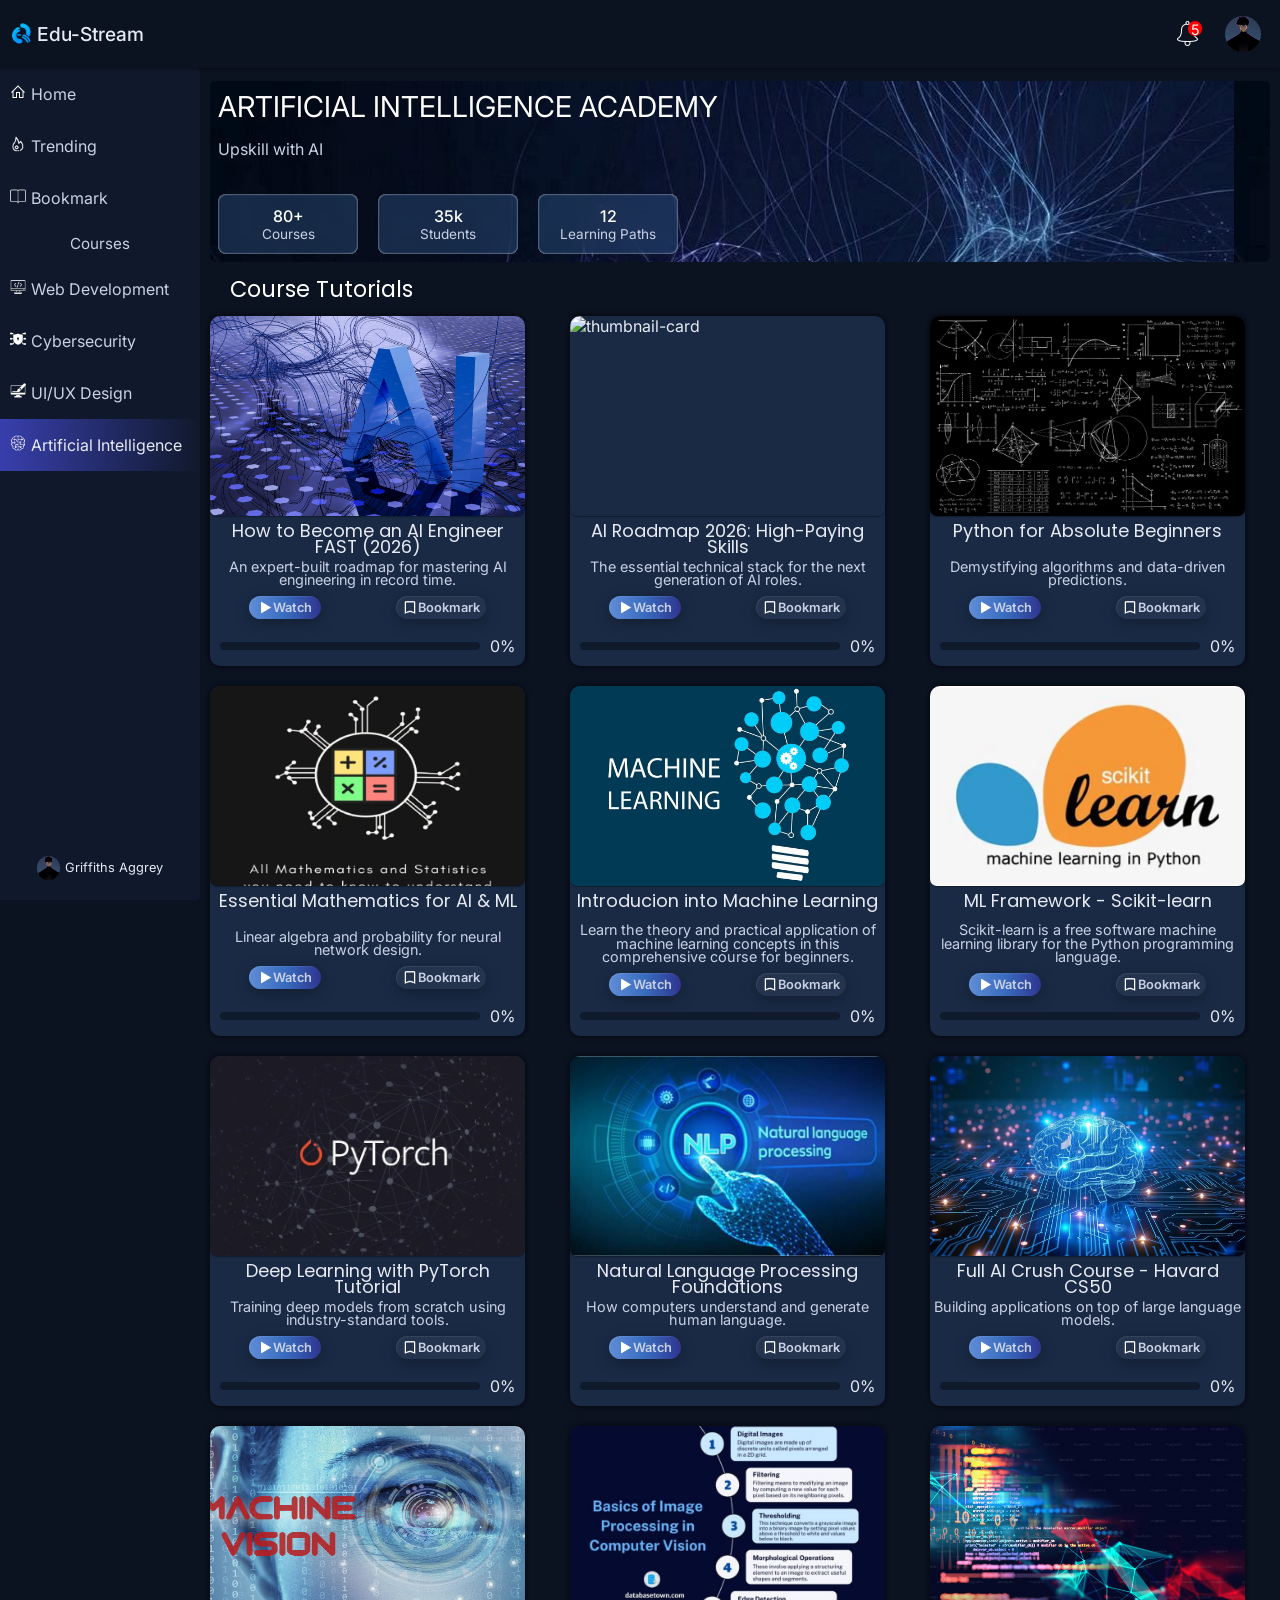
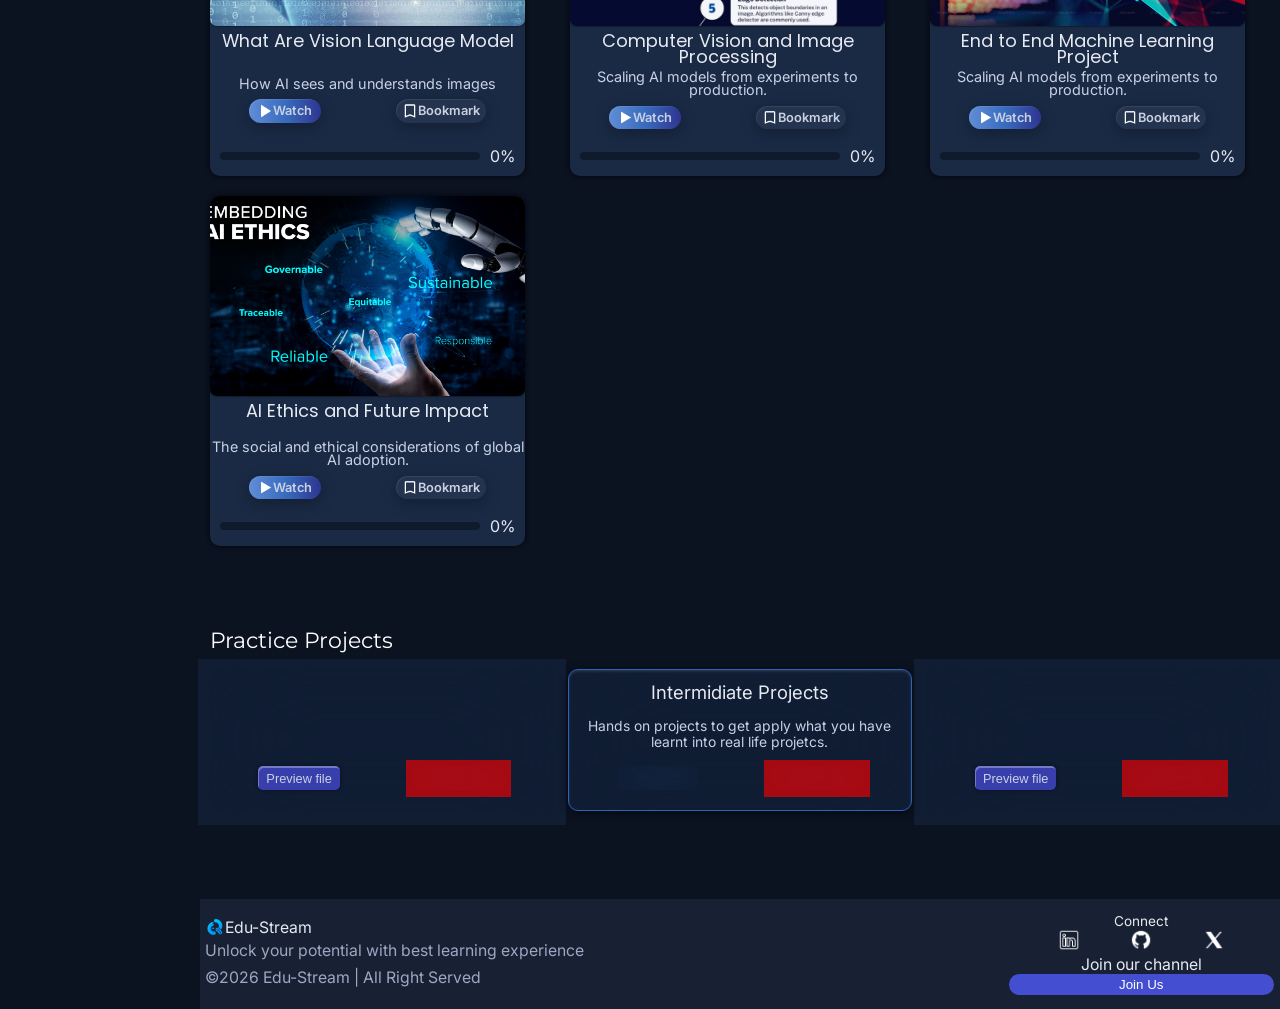
==== commit 282273e0: "css fix" ====
--- a/AI-page.html
+++ b/AI-page.html
@@ -238,6 +238,5 @@
       </div>
     </footer>
   <script type="module" src="script/Edu-Stream.js"></script>
-  <script src="script/render.js"></script>
 </body>
 </html>
--- a/style/Edu-Stream.css
+++ b/style/Edu-Stream.css
@@ -309,7 +309,6 @@
 .hero-buttons{
   margin-top: calc(0.6rem + 0.5vw);
   margin-left: 25px;
-  
 }
 
 .hero-buttons img{
@@ -334,6 +333,28 @@
   background: linear-gradient(to right,#608dd7,#396cbe,#2e358f);
 }
 
+@media(max-width:930px) and (min-width:650px){
+
+  .hero-title{
+    margin-bottom: 0;
+    line-height: 37px;
+  }
+
+  .hero-subtitle{
+    margin:2px 0 8px 0 ;
+  }
+
+  .hero-btn1{
+    padding: 0.25rem 0.3rem;
+    font-size: clamp(0.5rem, 0.8vw + 0.6rem , 1.7rem);
+  }
+
+  .hero-buttons{
+  margin-top: calc(0.3rem + 0.23vw);
+  margin-left: 21px;
+}
+   
+}
 
 .hero-btn1:hover{
   background: linear-gradient(to right,#5782c6,#3564b0,#2a2f81);
@@ -459,6 +480,7 @@
   text-align: center;
   color: var(--primary-body-text);
   line-height: 15.8px;
+  margin: 0 5px;
 }
 
 @media(max-width:650px){
@@ -732,23 +754,20 @@
 }
 
 .most-trending-wrap{
-  /* display: flex;
-  flex-wrap: wrap;
-  gap: 10px; */
-display: grid;
-grid-template-columns: 6fr 4fr;
-gap: 10px;
-}
-
-@media(max-width:988px) and (min-width:870px){
+  display: grid;
+  grid-template-columns: repeat(auto-fit, minmax(360px,1fr));
+  gap: 25px;
+  margin: 18px 0;
+}
+
+@media(max-width:650px){
   .most-trending-wrap{
-   grid-template-columns: 4fr 2fr; 
+    gap: 21px;
   }
     
 }
 
 .week-activity{
-  width: 400px;
   background-color: var(--elevatedPanel-bg);
   border-radius: 10px;
   padding: 10px;
@@ -757,7 +776,6 @@
 .most-trending-course{
   background-color: var(--elevatedPanel-bg);
   border-radius: 10px;
-  /* box-shadow: inset 0 0 2px  ; */
   overflow: hidden;
   background: url('../assets/thumbnails/color-bg3.jpeg');
 }
@@ -1155,11 +1173,13 @@
 */
 
 .ui-{
-background: url('../assets/thumbnails/');
+background: url('../assets/thumbnails/ui-.jpg');
+background-position: right;
 }
 
 .ux-{
-background: url('../assets/thumbnails/');
+background: url('../assets/thumbnails/ux-avif.avif');
+background-position: left;
 }
 
 /*
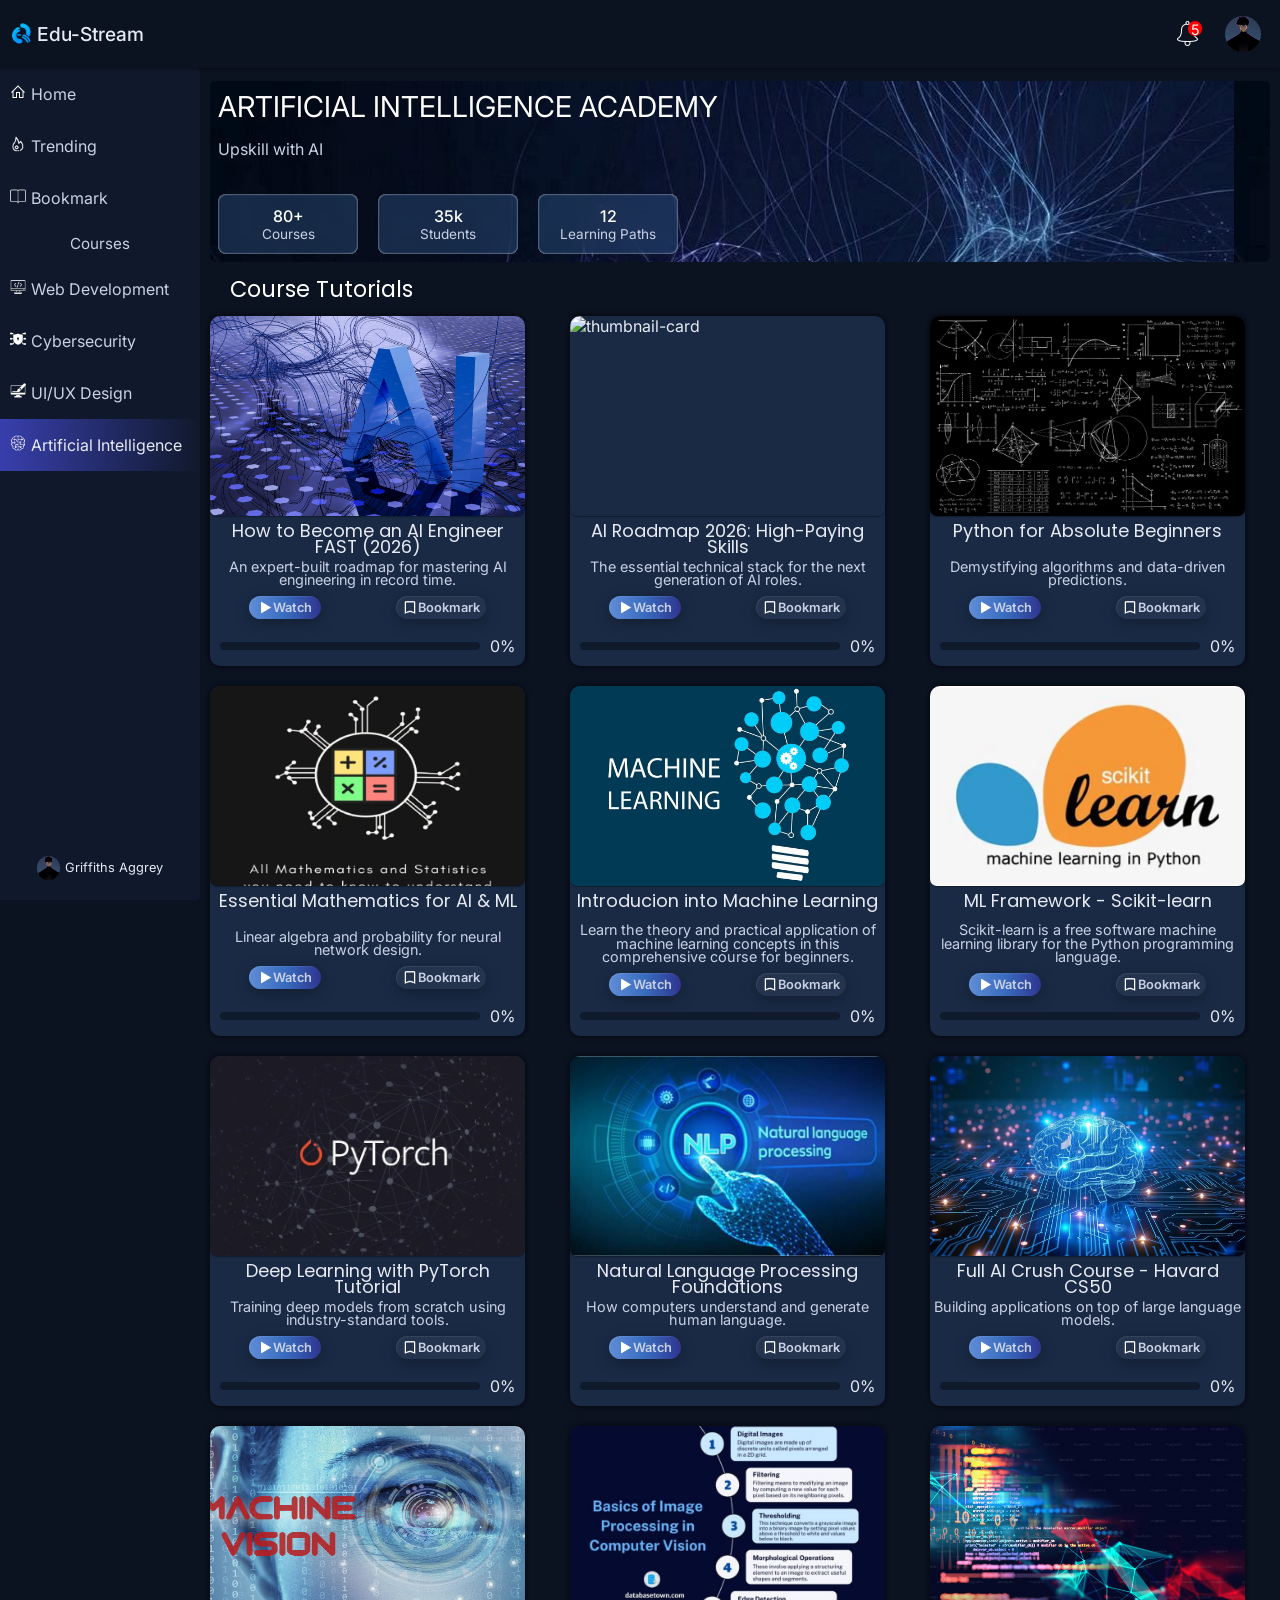
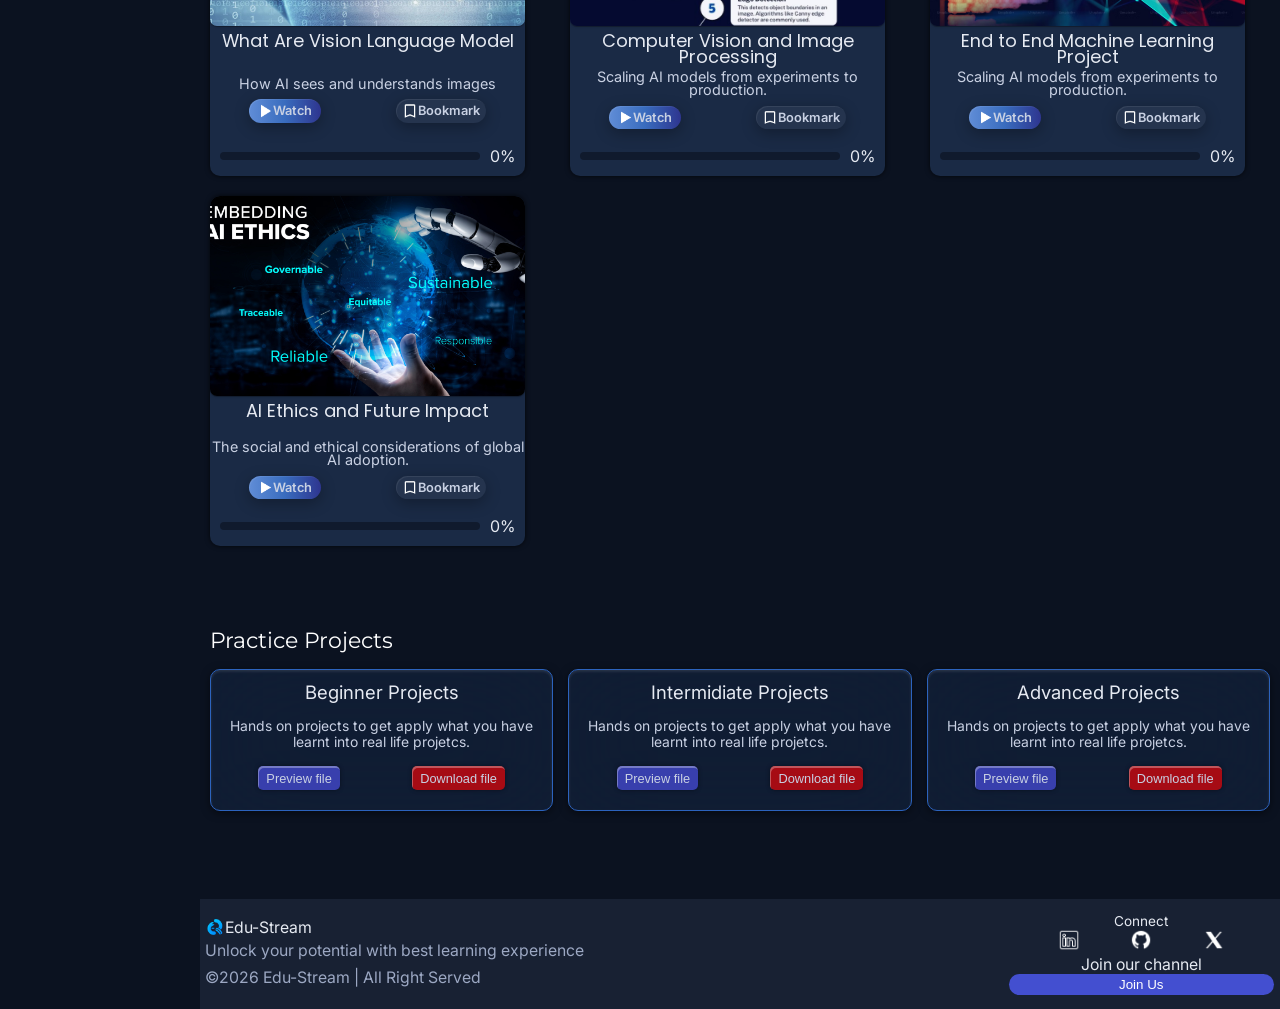
==== commit 137a03d5: "css and js fix" ====
--- a/AI-page.html
+++ b/AI-page.html
@@ -238,5 +238,6 @@
       </div>
     </footer>
   <script type="module" src="script/Edu-Stream.js"></script>
+  <script src="script/render.js"></script>
 </body>
 </html>
--- a/style/Edu-Stream.css
+++ b/style/Edu-Stream.css
@@ -1308,8 +1308,9 @@
 
 .bookmarkCardsWrapper {
   display: grid;
-  grid-template-columns: repeat(auto-fit, minmax(320px, 1fr));
-  gap: 12px;
+  grid-template-columns: repeat(auto-fill, minmax(320px, 1fr));
+  row-gap: 20.5px;
+  margin: 10px 0 50px 0;
 }
 
 @media (max-width:650px) and (min-width:520px){
@@ -1320,6 +1321,7 @@
 
   .bookmarkCardsWrapper{
     margin: 0 50px;
+    gap: 20px;
   }
 }
 
@@ -1335,6 +1337,9 @@
   min-height: 210px;
 }
 
+.bookmarkCourses .card:hover .bookmarkThumbnailContainer img{
+  transform: scale(1.12);
+}
 
 .bookmarkCardUpper {
   display: flex;
@@ -1356,6 +1361,7 @@
   width: 100%;
   height: 100%;
   object-fit: cover;
+  transition: transform 1s;
 }
 
 .bookmarkCardTitle {
@@ -1363,6 +1369,7 @@
   font-weight: 600;
   color: #fff;
   line-height: 1.2;
+  text-align: center;
 }
 
 .bookmarkCardDescription {
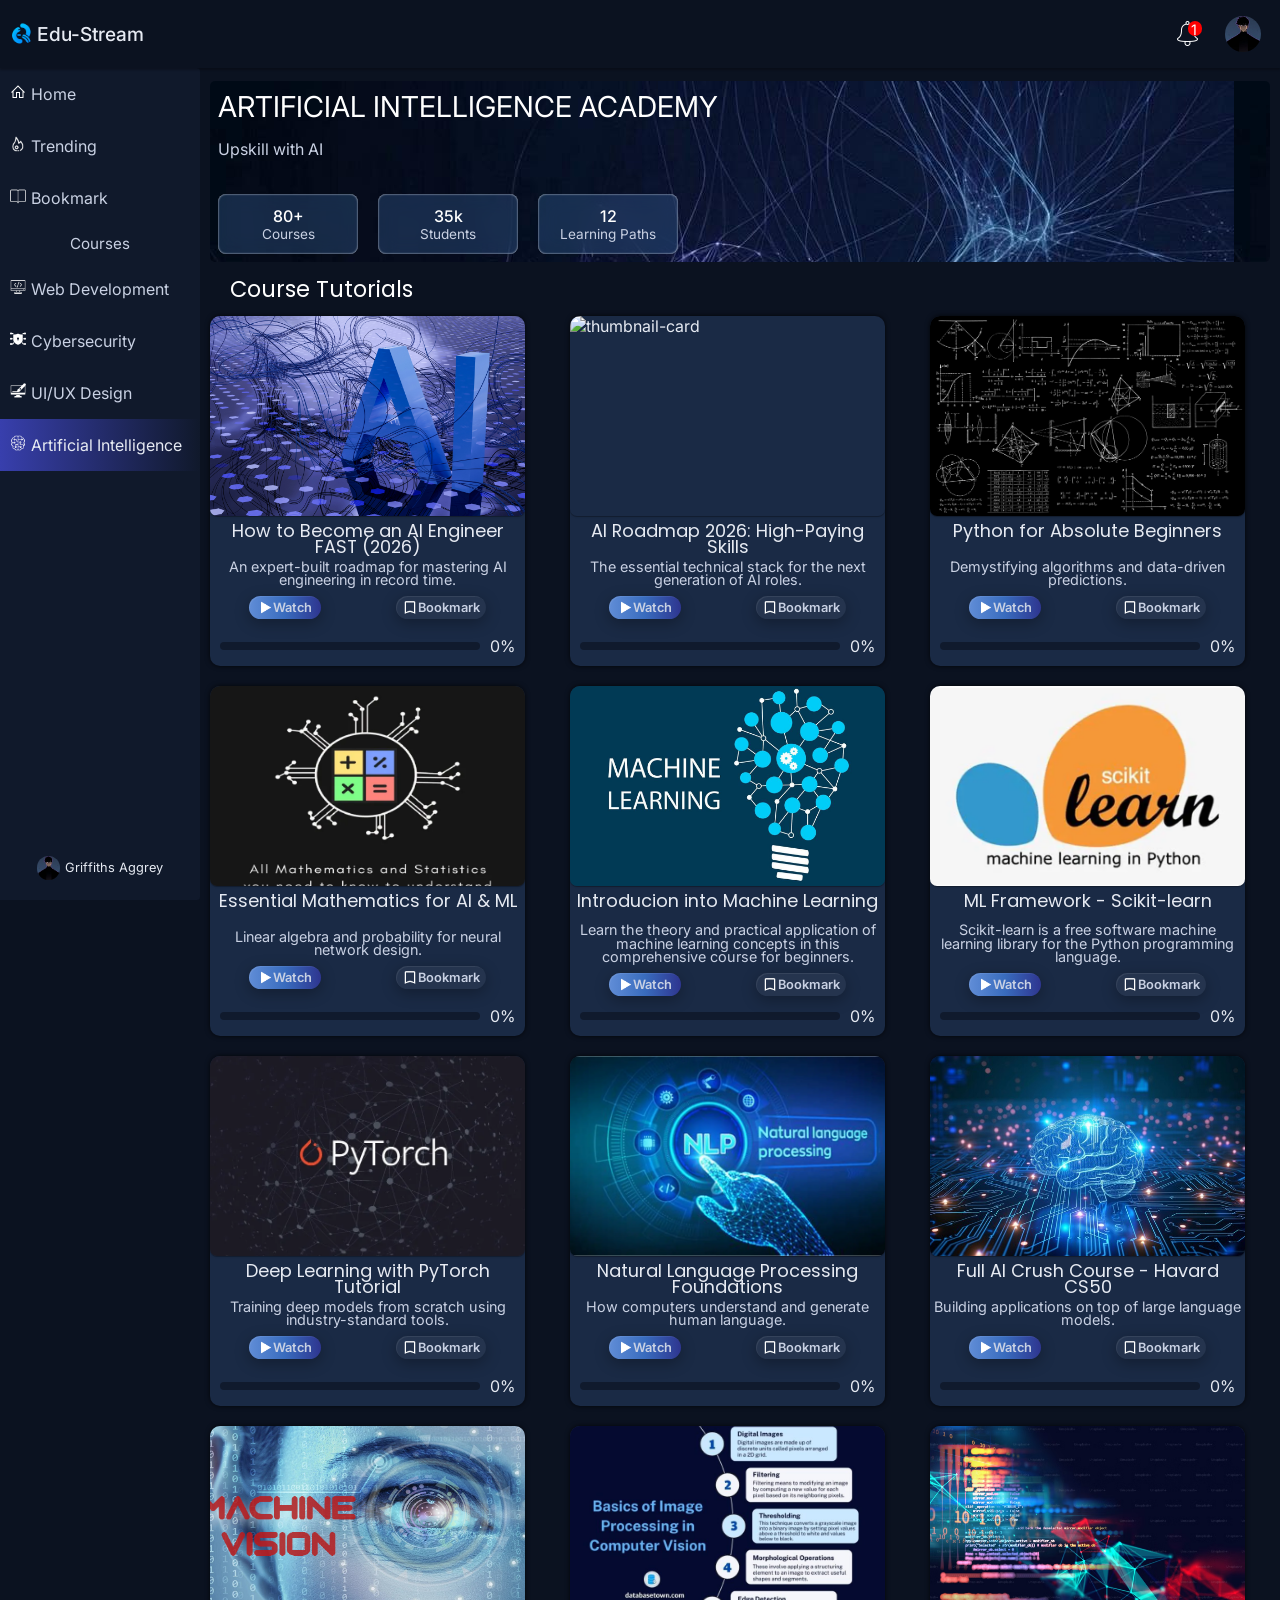
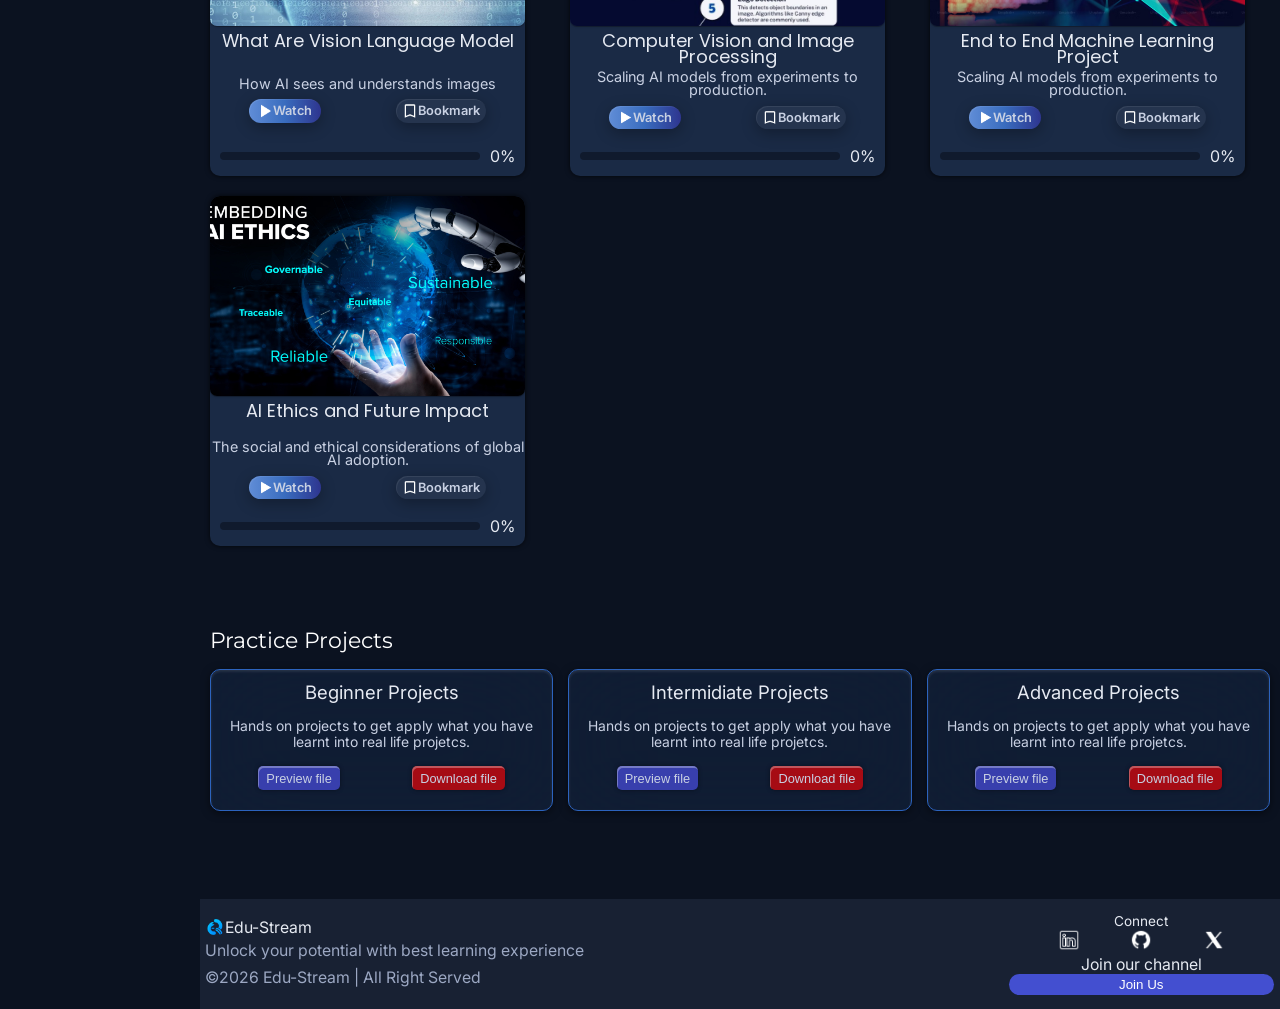
==== commit c8bbb77e: "pdf,js,css fix" ====
--- a/AI-page.html
+++ b/AI-page.html
@@ -32,7 +32,8 @@
               src="SVG/notification-bell-icon.png"
               alt="notification-bell-icon"
             />
-            <div class="notify">5</div>
+            <div class="notify"></div>
+            <div class="notifyMessage">Bookmark your favorite courses.</div>
           </div>
 
           <img
--- a/style/Edu-Stream.css
+++ b/style/Edu-Stream.css
@@ -79,6 +79,7 @@
   border-radius: 50%;
   background-color: #f00;
   transition: var(--transition);
+  display: none
 }
 
 .notify:hover{
@@ -1687,4 +1688,30 @@
   .secProjectswrapper{
     margin: 0 10px;
   }
-}+}
+
+/*notify*/
+
+.notifyMessage{
+  position: absolute;
+  width: 100px;
+  right: 17px;
+  top: 23px;
+  text-align: center;
+  background-color: #fff;
+  border-radius: 10px;
+  font-size: 0.9rem;
+  color: #000;
+  box-shadow: 0 0 4px ;
+  z-index: 10;
+  opacity: 0;
+  max-height:0 ;
+  transition: all .85s ;
+  overflow: hidden;
+  border-top-right-radius: 0;
+}
+
+.toggleMessage{
+   opacity:1;
+   max-height:80px;
+}
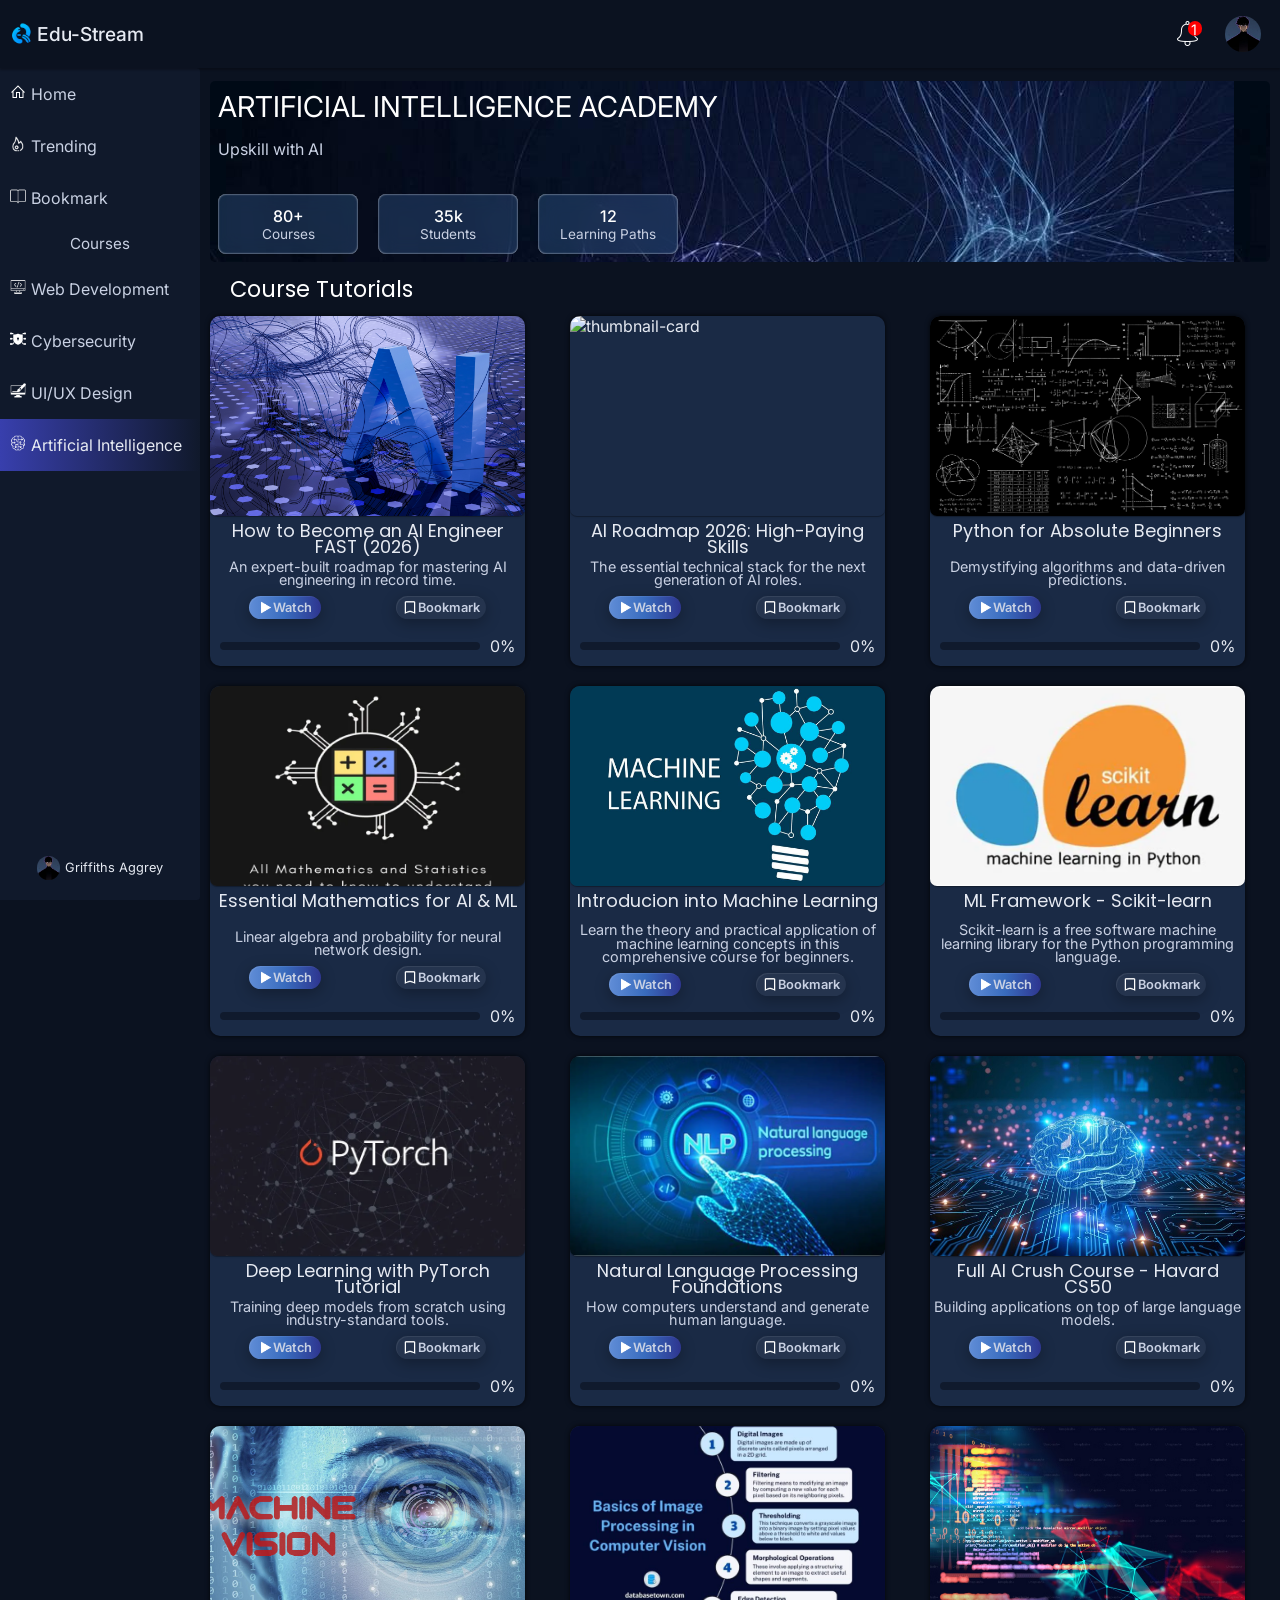
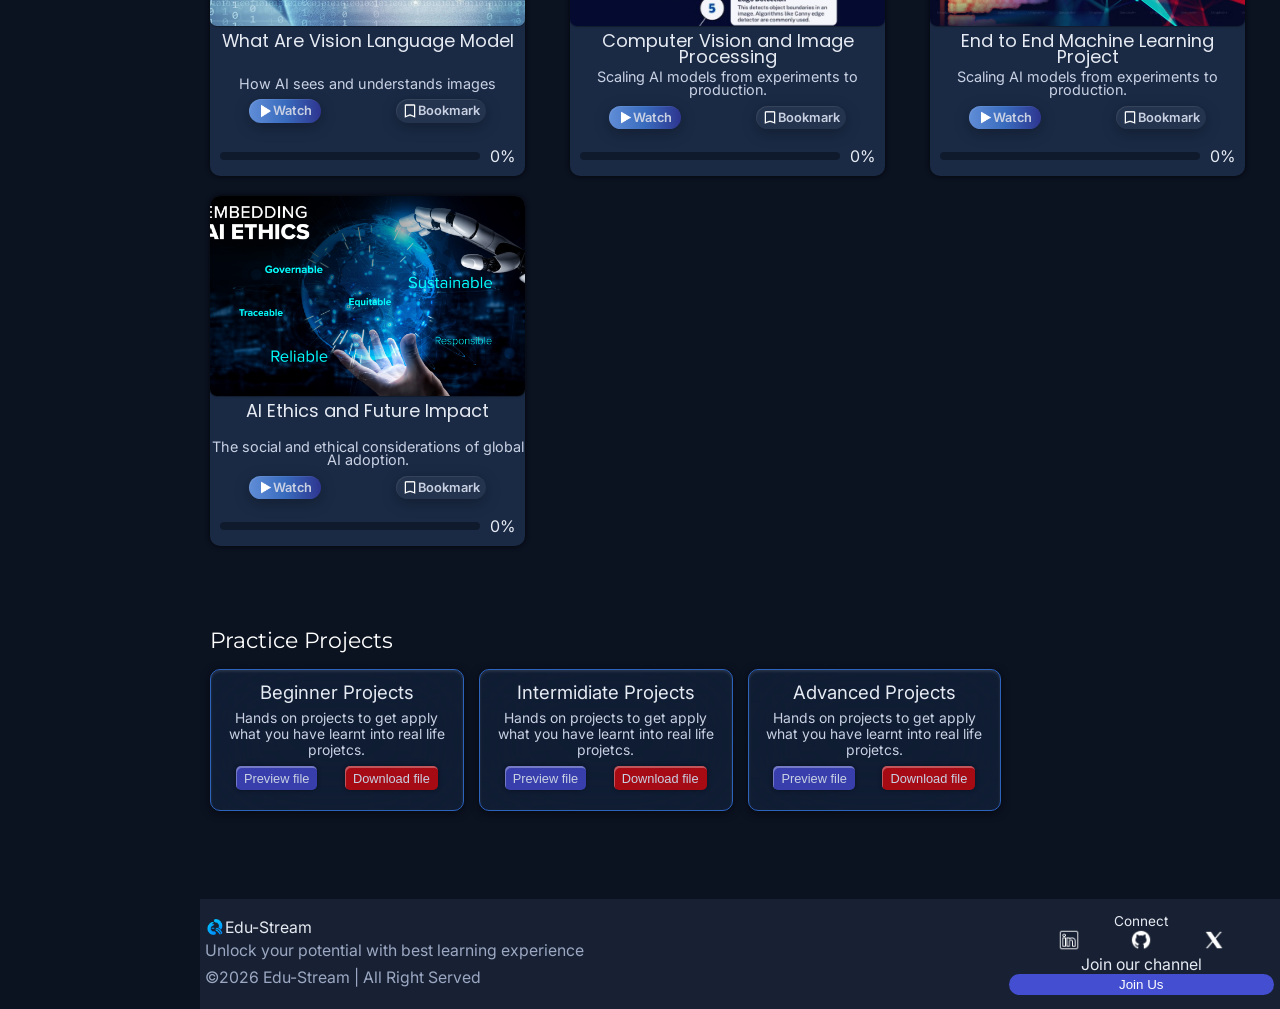
==== commit 413b53ad: "pdf" ====
--- a/AI-page.html
+++ b/AI-page.html
@@ -186,8 +186,8 @@
           <div class="projectsTitle">Beginner Projects</div>
           <div class="projectsDescription">Hands on projects to get apply what you have learnt into real life projetcs.</div>
           <div class="projectButtons">
-            <a href=""><button class="preview">Preview file</button></a>
-            <a  href=""><button class="download">Download file</button></a>
+            <a href="pdf/edu-stream_artificial_intelligence_beginner_projects.pdf" target="_blank"><button class="preview">Preview file</button></a>
+            <a  href="pdf/edu-stream_artificial_intelligence_beginner_projects.pdf" download="edu-stream_artificial_intelligence_beginner_projects"><button class="download">Download file</button></a>
           </div>
        </div>
          <div class="projectsCard">
--- a/style/Edu-Stream.css
+++ b/style/Edu-Stream.css
@@ -1679,9 +1679,11 @@
 }
 
 .secProjectswrapper{
+  width: 100%;
   display: grid;
-  grid-template-columns: repeat(auto-fit, minmax(250px, 1fr));
+  grid-template-columns: repeat(auto-fill, minmax(250px, 1fr));
   gap: 15px;
+  margin: 0 auto;
 }
 
 @media (max-width:750px){
@@ -1694,7 +1696,8 @@
 
 .notifyMessage{
   position: absolute;
-  width: 100px;
+  width: 120px;
+  padding: 5px;
   right: 17px;
   top: 23px;
   text-align: center;
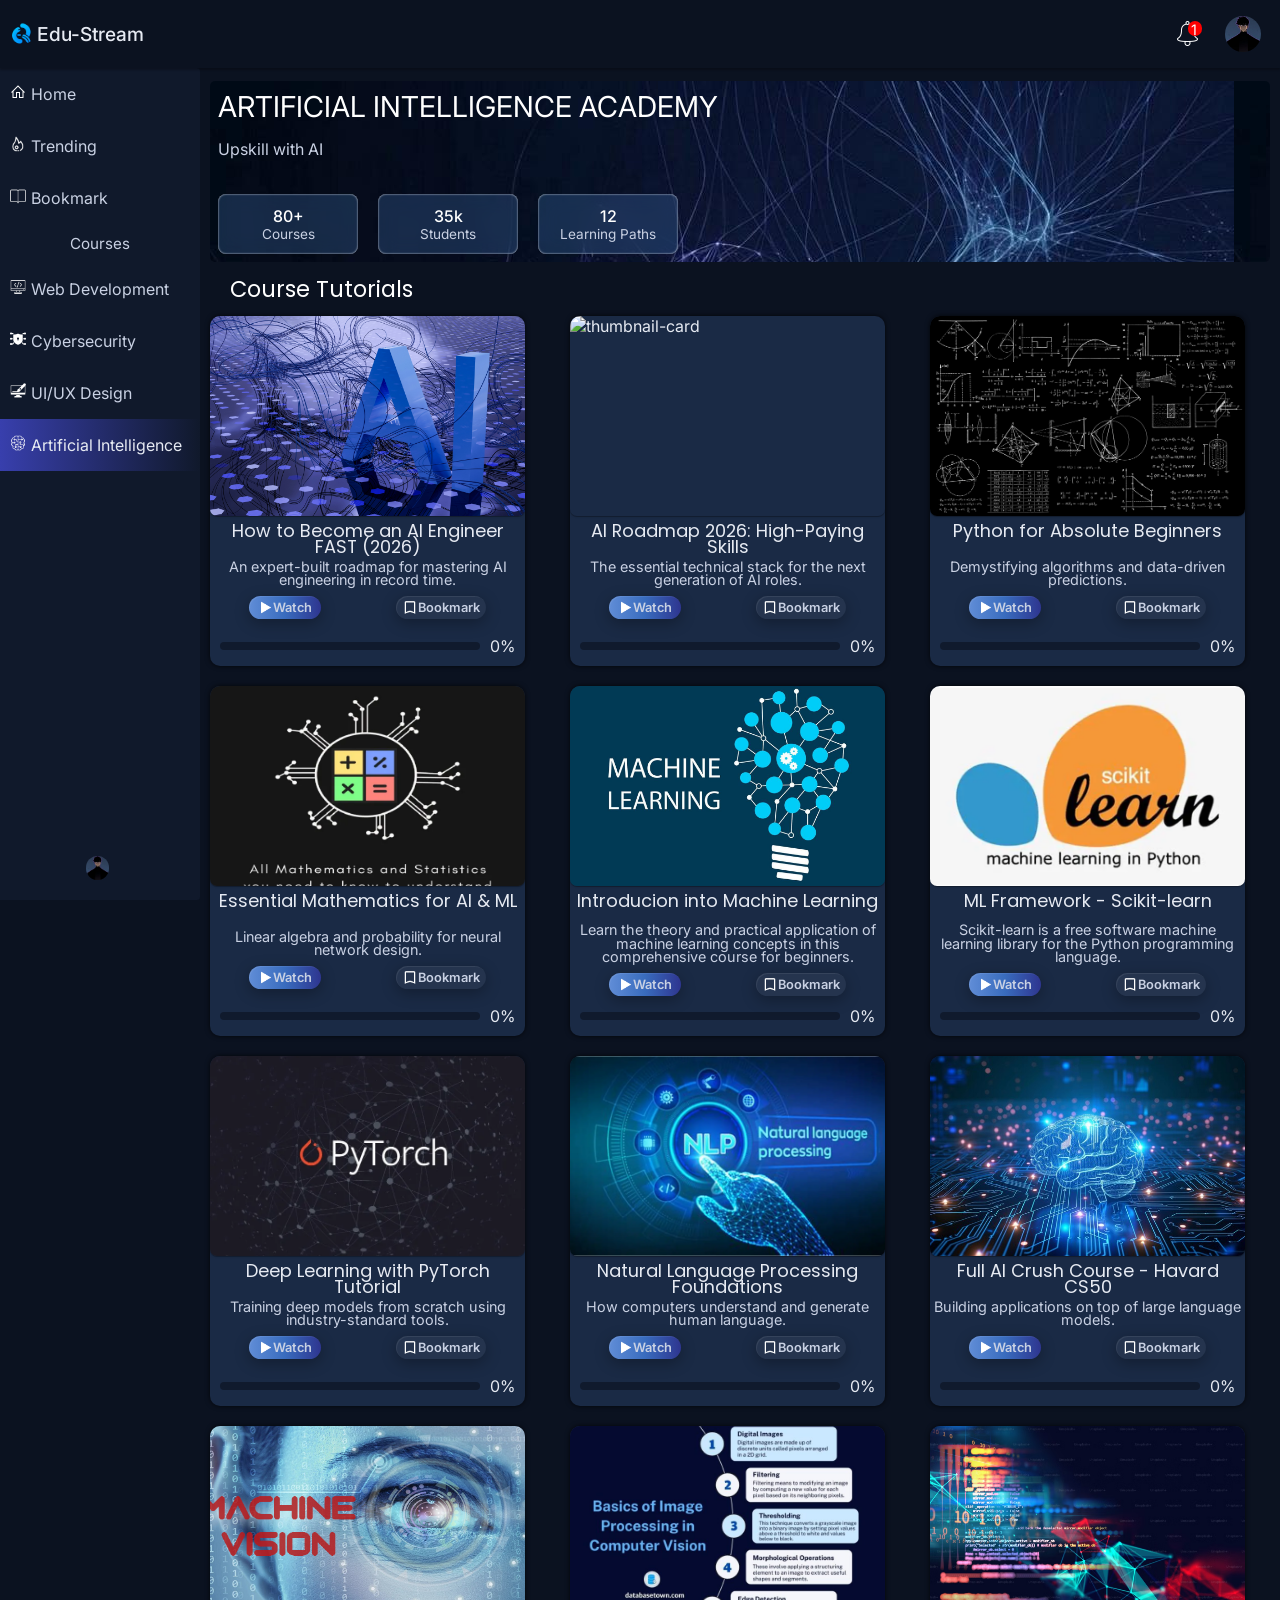
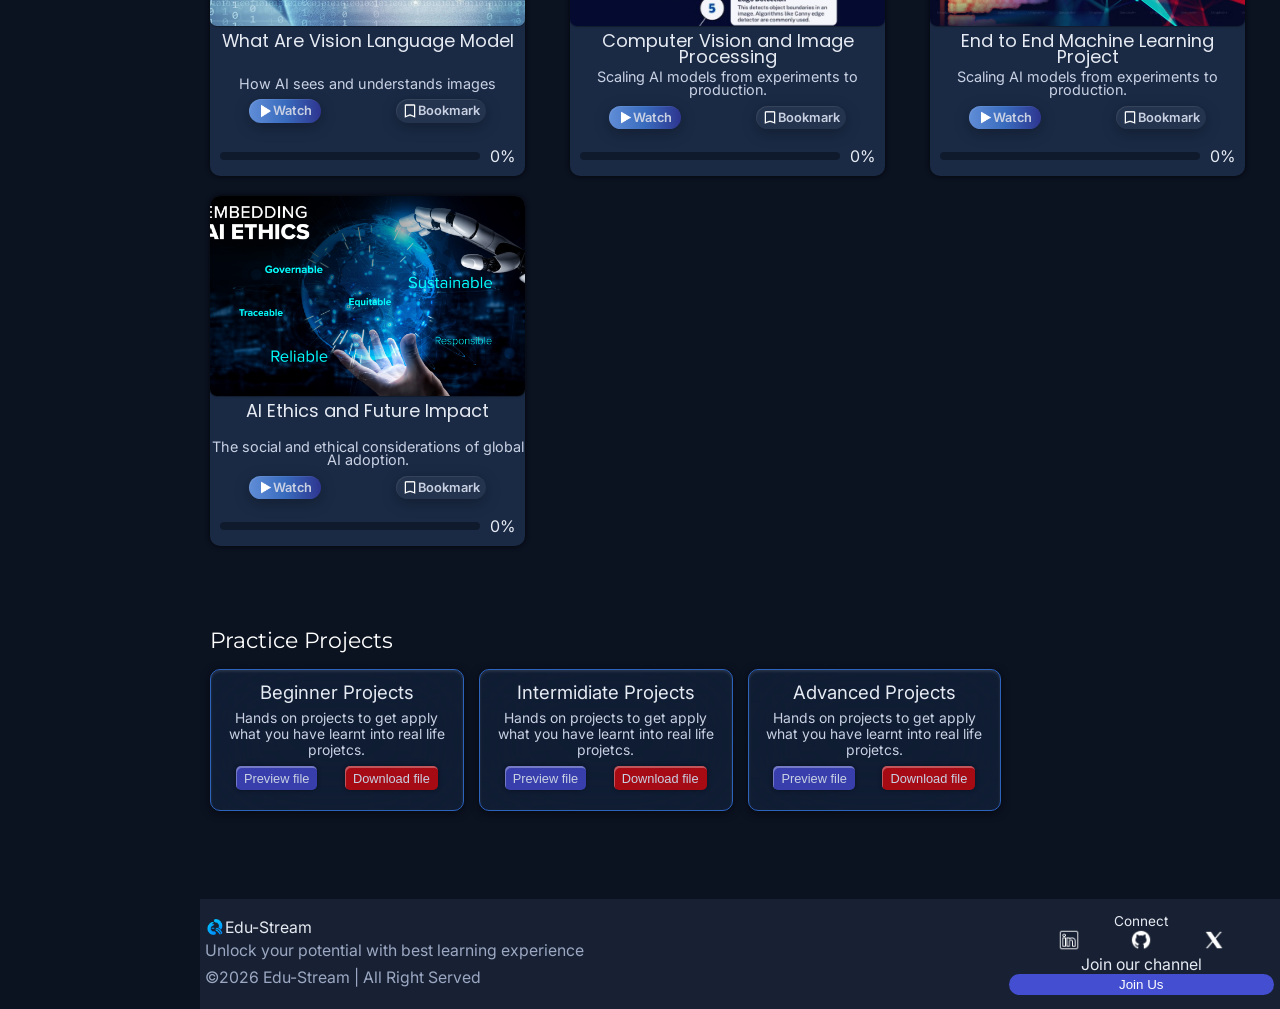
==== commit 6056a476: "login logic fix" ====
--- a/AI-page.html
+++ b/AI-page.html
@@ -53,7 +53,7 @@
 
     <!--Side bar-->
     <div class="sidebar">
-      <a href="index.html">
+      <a href="home.html">
         <div class="sidebar-nav">
           <div class="sidebar-Icon">
             <img src="SVG/home-icon.png" alt="home-icon" />
@@ -123,7 +123,7 @@
 
       <div class="sidebar-profile">
         <img src="image/profile-image.jpg" alt="profile-image" />
-        Griffiths Aggrey
+        <p class="profileName"></p>
       </div>
     </div>
 
--- a/style/Edu-Stream.css
+++ b/style/Edu-Stream.css
@@ -714,6 +714,10 @@
  font-size: calc(0.8rem + 0.8vw);
 }
 
+.watched-top img{
+  width: 35px;
+}
+
 .watched-top span{
   width: 30px;
 }
@@ -823,6 +827,13 @@
 .most-trending-rating{
   font-size:clamp(1rem , 0.7vw + 0.6rem , 1rem);
   color: var(--secondary-body-text);
+  display: flex;
+  align-items: center;
+  gap: 4px;
+}
+
+.most-trending-rating img{
+  width: 27px;
 }
 
 .most-trending-bottom{
@@ -851,6 +862,7 @@
 .most-trending-bottom-right{
   margin-right: 1rem;
 }
+
 .most-trending-bottom-right button{
   padding:0.5rem 0.4rem;
   border: none;
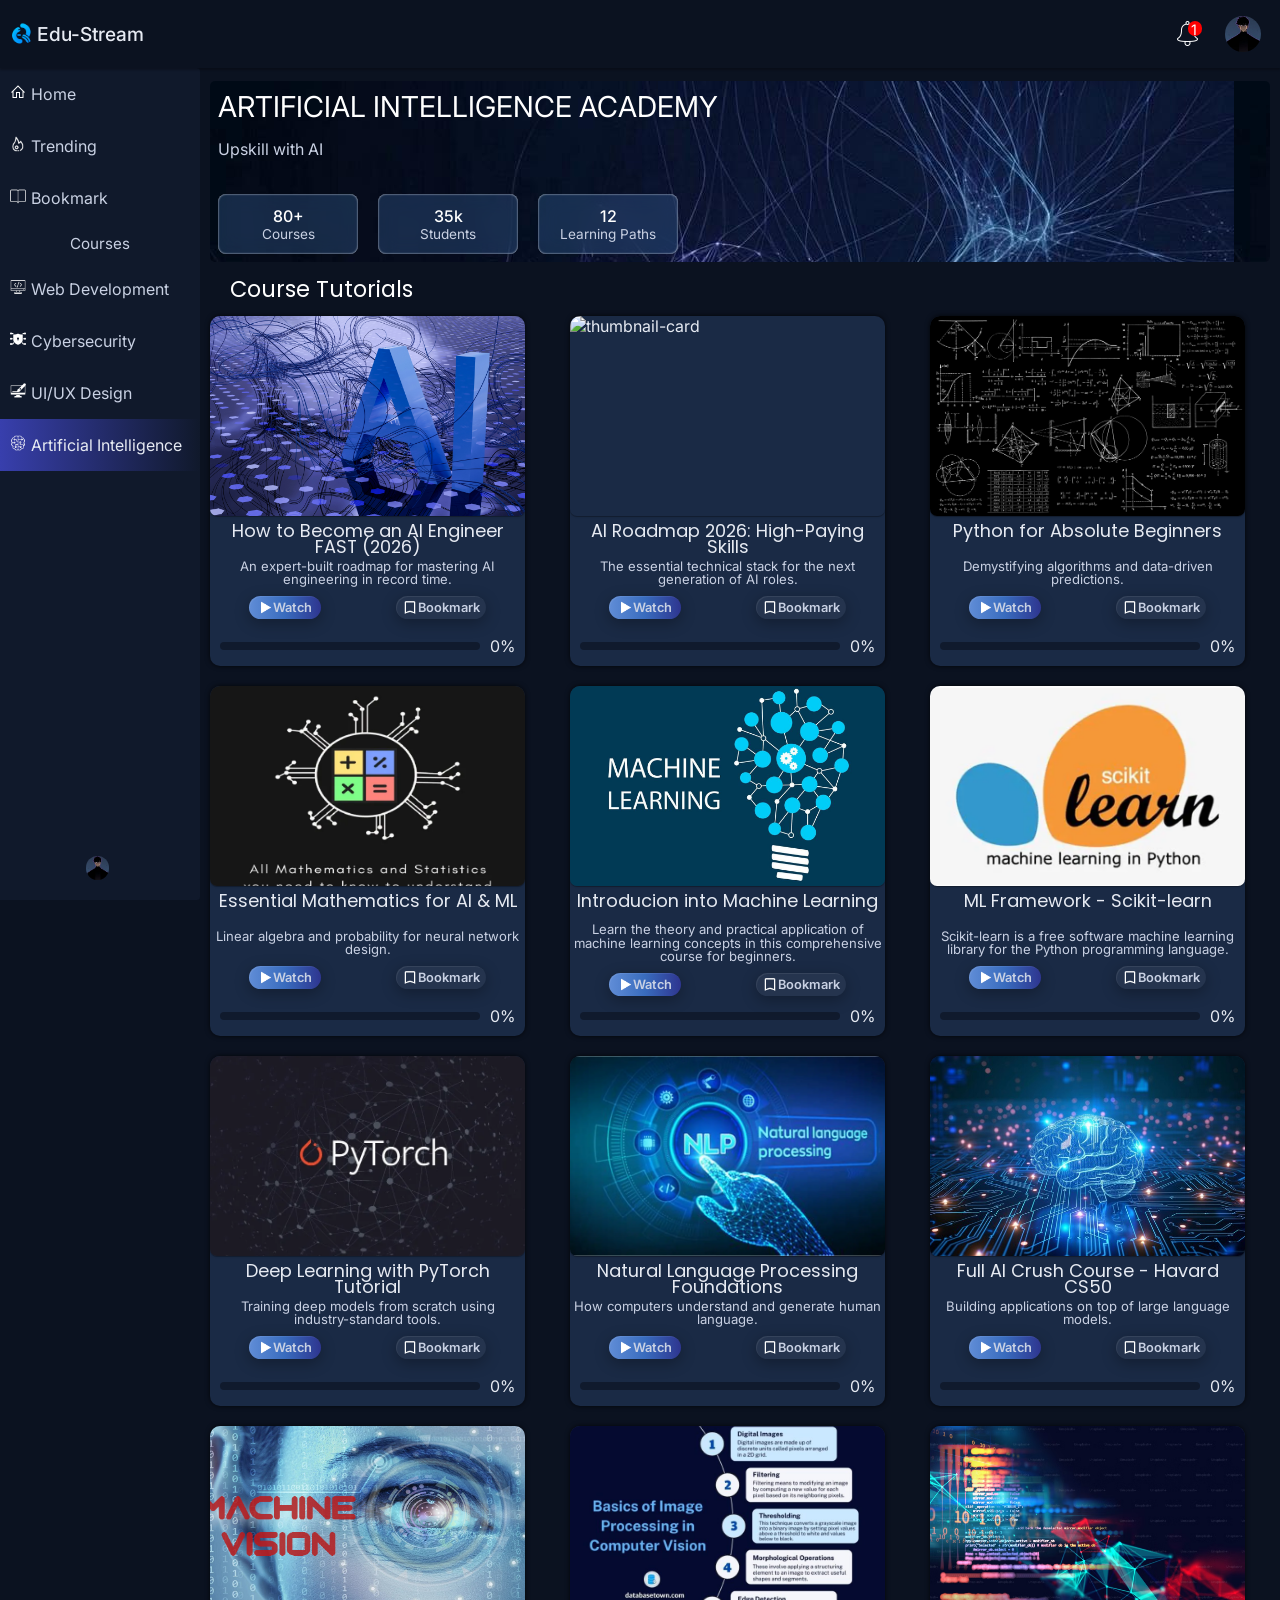
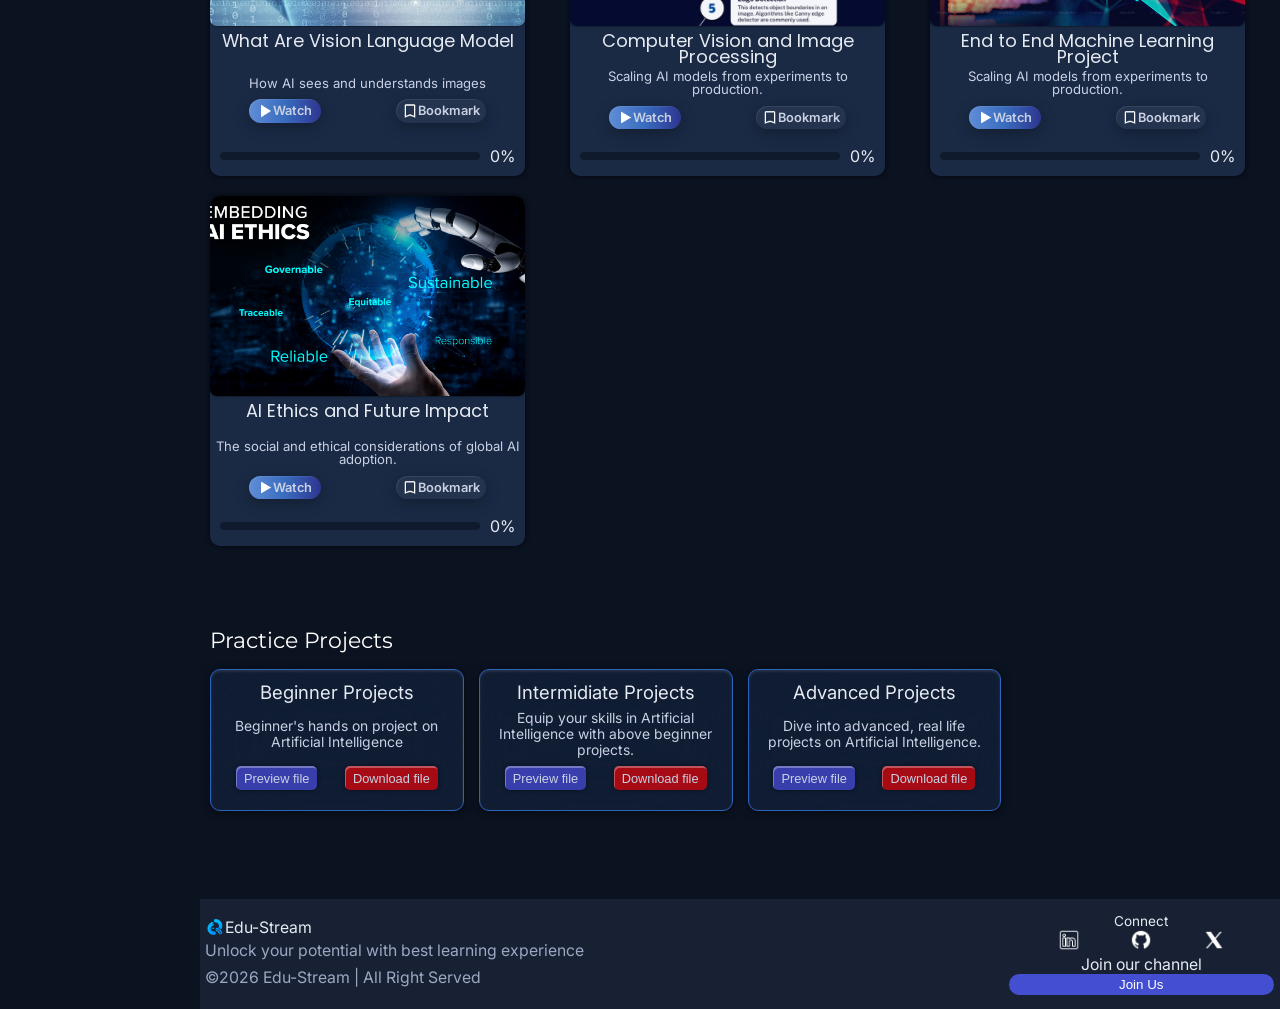
==== commit 2533a5ab: "have completed project. unless something come up" ====
--- a/AI-page.html
+++ b/AI-page.html
@@ -184,7 +184,7 @@
 
          <div class="projectsCard">
           <div class="projectsTitle">Beginner Projects</div>
-          <div class="projectsDescription">Hands on projects to get apply what you have learnt into real life projetcs.</div>
+          <div class="projectsDescription">Beginner's hands on project on Artificial Intelligence</div>
           <div class="projectButtons">
             <a href="pdf/edu-stream_artificial_intelligence_beginner_projects.pdf" target="_blank"><button class="preview">Preview file</button></a>
             <a  href="pdf/edu-stream_artificial_intelligence_beginner_projects.pdf" download="edu-stream_artificial_intelligence_beginner_projects"><button class="download">Download file</button></a>
@@ -192,18 +192,18 @@
        </div>
          <div class="projectsCard">
           <div class="projectsTitle">Intermidiate Projects</div>
-          <div class="projectsDescription">Hands on projects to get apply what you have learnt into real life projetcs.</div>
+          <div class="projectsDescription">Equip your skills in Artificial Intelligence with above beginner projects.</div>
           <div class="projectButtons">
-            <a href=""><button class="preview">Preview file</button></a>
-            <a  href=""><button class="download">Download file</button></a>
+            <a href="pdf/edu-stream_artificial_intelligence_intermediate_projects.pdf" target="_blank"><button class="preview">Preview file</button></a>
+            <a  href="pdf/edu-stream_artificial_intelligence_intermediate_projects.pdf" download="edu-stream_artificial_intelligence_intermediate_projects"><button class="download">Download file</button></a>
           </div>
        </div>
          <div class="projectsCard">
           <div class="projectsTitle">Advanced Projects</div>
-          <div class="projectsDescription">Hands on projects to get apply what you have learnt into real life projetcs.</div>
+          <div class="projectsDescription">Dive into advanced, real life projects on Artificial Intelligence.</div>
           <div class="projectButtons">
-            <a href=""><button class="preview">Preview file</button></a>
-            <a  href=""><button class="download">Download file</button></a>
+            <a href="pdf/edu-stream_artificial_intelligence_advanced_projects.pdf" target="_blank"><button class="preview">Preview file</button></a>
+            <a  href="pdf/edu-stream_artificial_intelligence_advanced_projects.pdf" download="edu-stream_artificial_intelligence_advanced_projects"><button class="download">Download file</button></a>
           </div>
        </div>
 
--- a/style/Edu-Stream.css
+++ b/style/Edu-Stream.css
@@ -518,7 +518,7 @@
   text-align: center;
   line-height: 13.5px;
   margin-bottom: 5px;
-  font-size: clamp(0.6rem , 0.5vw + 0.5rem , 1rem);
+  font-size: clamp(0.8rem , 0.4vw + 0.5rem , 1rem);
   
 }
 
@@ -869,6 +869,13 @@
   border-radius: 5px;
   background-color: var(--primary-hover);
   color: var(--main-text-headings);
+  cursor: pointer;
+  transition:  background-color 0.25s;
+}
+
+.most-trending-bottom-right button:hover{
+  transform: translateY(-1.4px);
+  background-color: var(--dark-accent);
 }
 
 /*========
@@ -1111,7 +1118,7 @@
 
 .modal-content {
     position: relative;
-    width: 90%;
+    width: 87%;
     max-width: 900px;
     background: #000;
     border-radius: 12px;
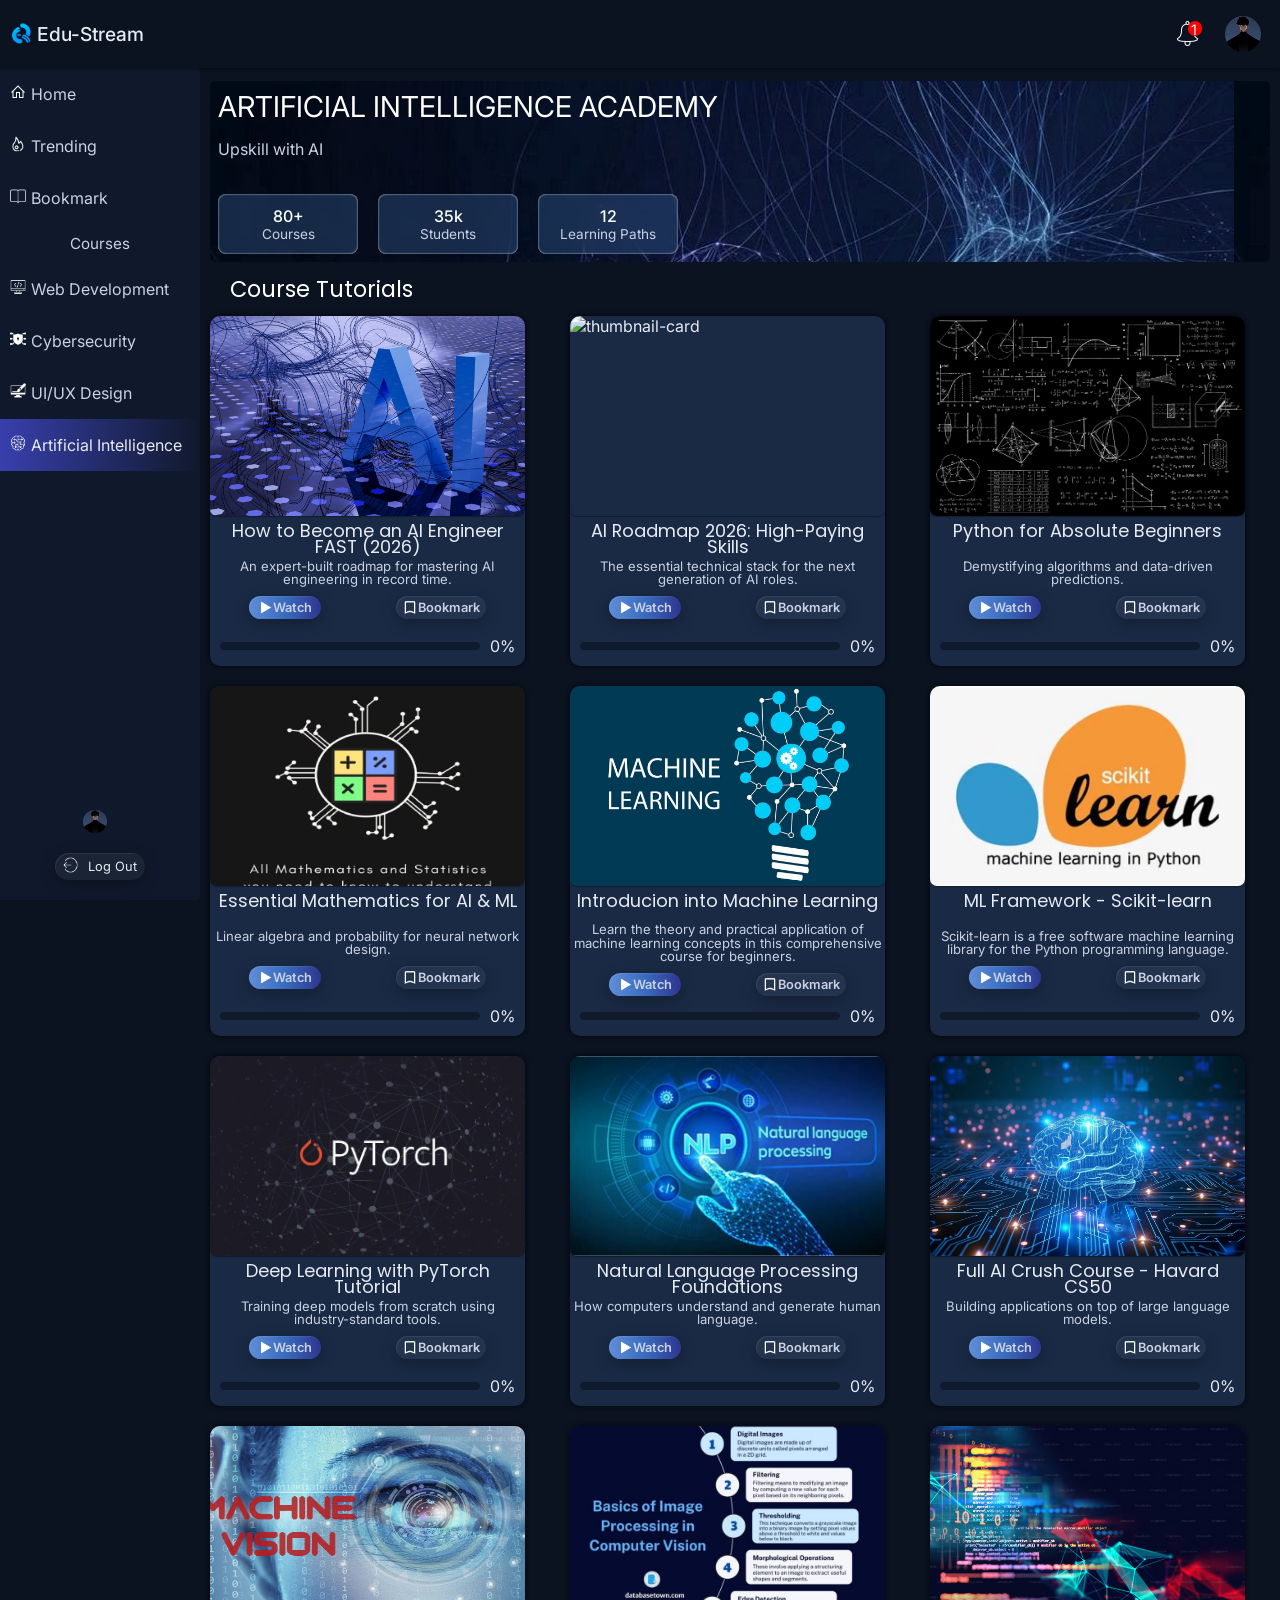
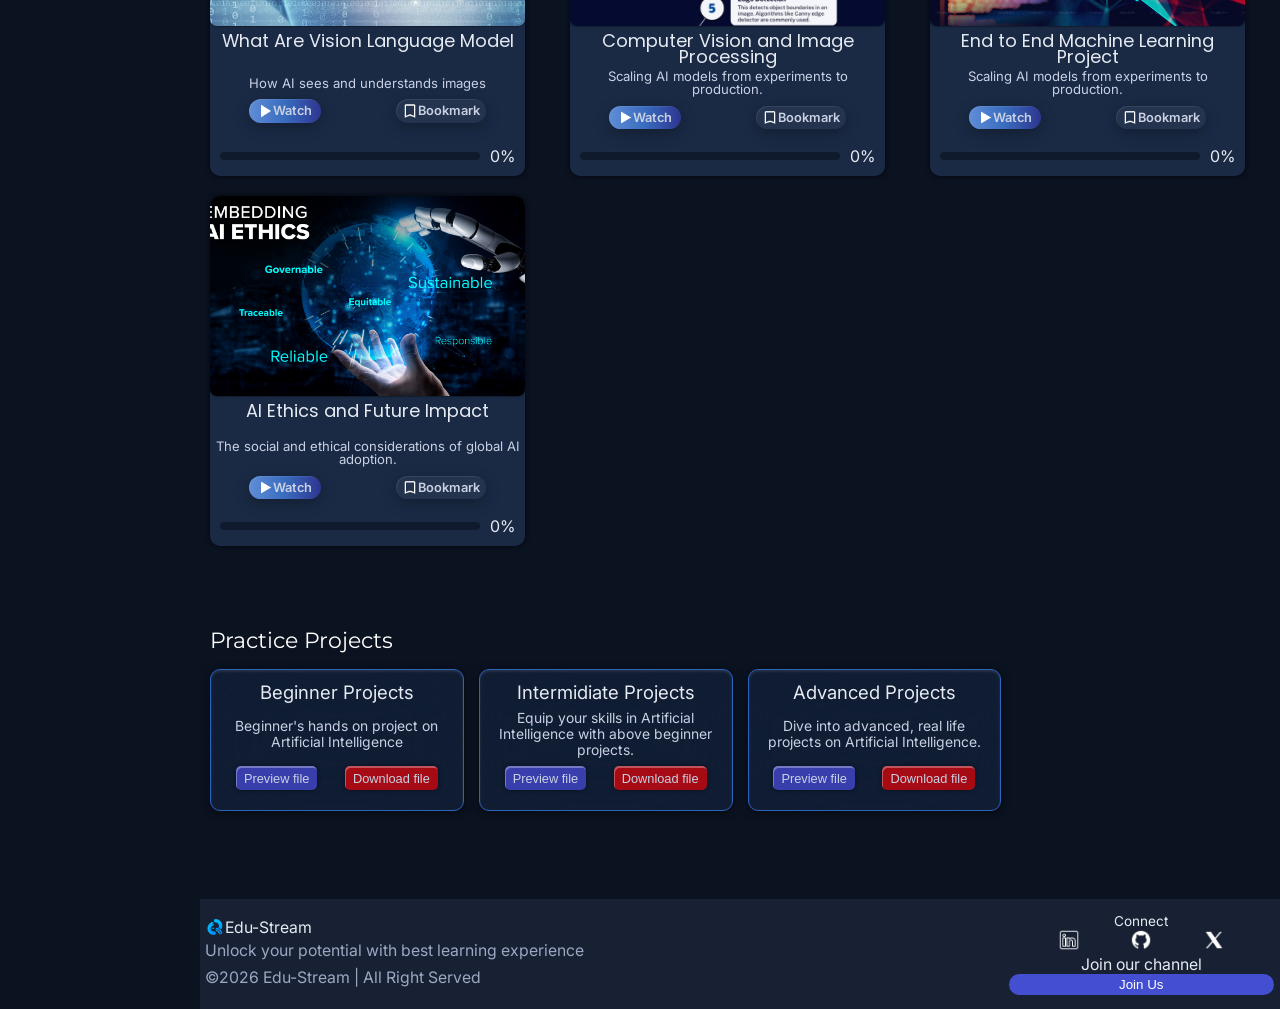
==== commit a7975a7b: "have added a logout page" ====
--- a/AI-page.html
+++ b/AI-page.html
@@ -121,10 +121,22 @@
         </div>
       </a>
 
+      <div class="sidebarBottom">
+       
       <div class="sidebar-profile">
         <img src="image/profile-image.jpg" alt="profile-image" />
         <p class="profileName"></p>
       </div>
+
+       <div class="logOutBtn">
+        <div class="sidebar-Icon">
+          <img src="SVG//icons8-logout-rounded-left-50.png" alt="logout-icon" />
+        </div>
+        <div class="sidebar-name">Log Out</div>
+      </div>
+
+      </div>
+      
     </div>
 
     <main>
--- a/style/Edu-Stream.css
+++ b/style/Edu-Stream.css
@@ -82,11 +82,6 @@
   display: none
 }
 
-.notify:hover{
-  color: red;
-  background-color: var(--main-text-headings);
-}
-
 .profile-icon{
   width: 36px;
   border-radius: 50%;
@@ -170,6 +165,8 @@
   overflow: hidden;
   transition:all .2s ease-in-out;
   z-index: 999;
+  overflow-y: auto;
+  scrollbar-width: none;
 }
 
 .sidebar-title{
@@ -207,17 +204,39 @@
   text-decoration: none;
 }
 
-.sidebar-profile{
-  display: flex;
+/* .sidebar-profile */.sidebarBottom{
+  display: flex;
+  flex-direction: column;
   align-items: center;
   justify-content: center;
-  gap: 5px;
+  gap: 20px;
   position: absolute;
   bottom: 20px;
   width: 100%;
   font-size: 0.8rem;
   color: var(--primary-body-text);
 }
+
+.sidebar-profile, .logOutBtn{
+  display: flex;
+  align-items: center;
+  gap: 10px;
+} 
+
+.logOutBtn{
+  cursor: pointer;
+  padding: 4px 8px;
+  border-radius: 18px;
+  background-color: rgba(255, 255, 255, 0.046);
+  box-shadow: 0 4px 15px rgba(0, 0, 0, 0.3), inset 1px 1px rgba(255, 255, 255, 0.073) ;
+  transition: all .2s ease;
+}
+
+.logOutBtn:hover{
+  background-color: rgba(255, 255, 255, 0.126);
+}
+
+
 
 .sidebar-profile img{
   width: 23.5px;
@@ -677,6 +696,10 @@
   TRENDING PAGE
 ********/
 
+.trendingHero-section{
+  margin-bottom: 4.5rem;
+}
+
 .trendingHero-title{
   text-transform: uppercase;
   margin-left: 10px;
@@ -693,8 +716,23 @@
   border-radius: 15px;
   position: relative;
   padding: 5px;
-  text-align: center;
-  
+  height: 150px;
+  display: flex;
+  flex-direction: column;
+  gap: 4px;
+  align-items: center;
+  justify-content: center;
+  animation: bounceIn 1s ;
+}
+
+@keyframes bounceIn{
+  from{
+    opacity: 0;
+    transform: scale(0.8);
+  }to{
+    opacity: 1;
+    transform: scale(1);
+  }
 }
 
 .trending-hero3{
@@ -712,6 +750,7 @@
   color: var(--main-text-headings);
   font-family: var(--popins-font);
  font-size: calc(0.8rem + 0.8vw);
+ margin-bottom: 7px;
 }
 
 .watched-top img{
@@ -752,10 +791,12 @@
   grid-template-columns: repeat(auto-fit , minmax(270px , 1fr));
   gap: 20px;
   margin-bottom: 25px;
+  
 }
 
 .most-trending{
-  margin: 10px 0;
+  margin-top: 10px;
+  margin-bottom: 4.5rem;
 }
 
 .most-trending-wrap{
@@ -776,6 +817,7 @@
   background-color: var(--elevatedPanel-bg);
   border-radius: 10px;
   padding: 10px;
+  animation: bounceIn 1s ;
 }
 
 .most-trending-course{
@@ -783,6 +825,7 @@
   border-radius: 10px;
   overflow: hidden;
   background: url('../assets/thumbnails/color-bg3.jpeg');
+  animation: bounceIn 1s ;
 }
 
 .most-trending-top{
@@ -889,6 +932,7 @@
   gap: 15px;
   padding: 0.5rem;
   border-radius: 5px;
+  animation: bounceIn 1s ;
 }
 
 .section-hero-title{
@@ -955,6 +999,7 @@
 border-radius: 8px;
 box-shadow:0 0 4px #00000069 ;
 overflow: hidden;
+animation: bounceIn 1s ;
 }
 
 .pt{
@@ -1216,6 +1261,7 @@
   border: 1px solid #2e3f65;
   box-shadow: 0 8px 20px rgba(0, 0, 0, 0.25);
   gap: 16px;
+  animation: bounceIn 1s ;
 }
 
 .bookmarkHeader > div {
@@ -1355,6 +1401,7 @@
   flex-direction: column;
   justify-content: space-between;
   min-height: 210px;
+  transition: all 1s;
 }
 
 .bookmarkCourses .card:hover .bookmarkThumbnailContainer img{
